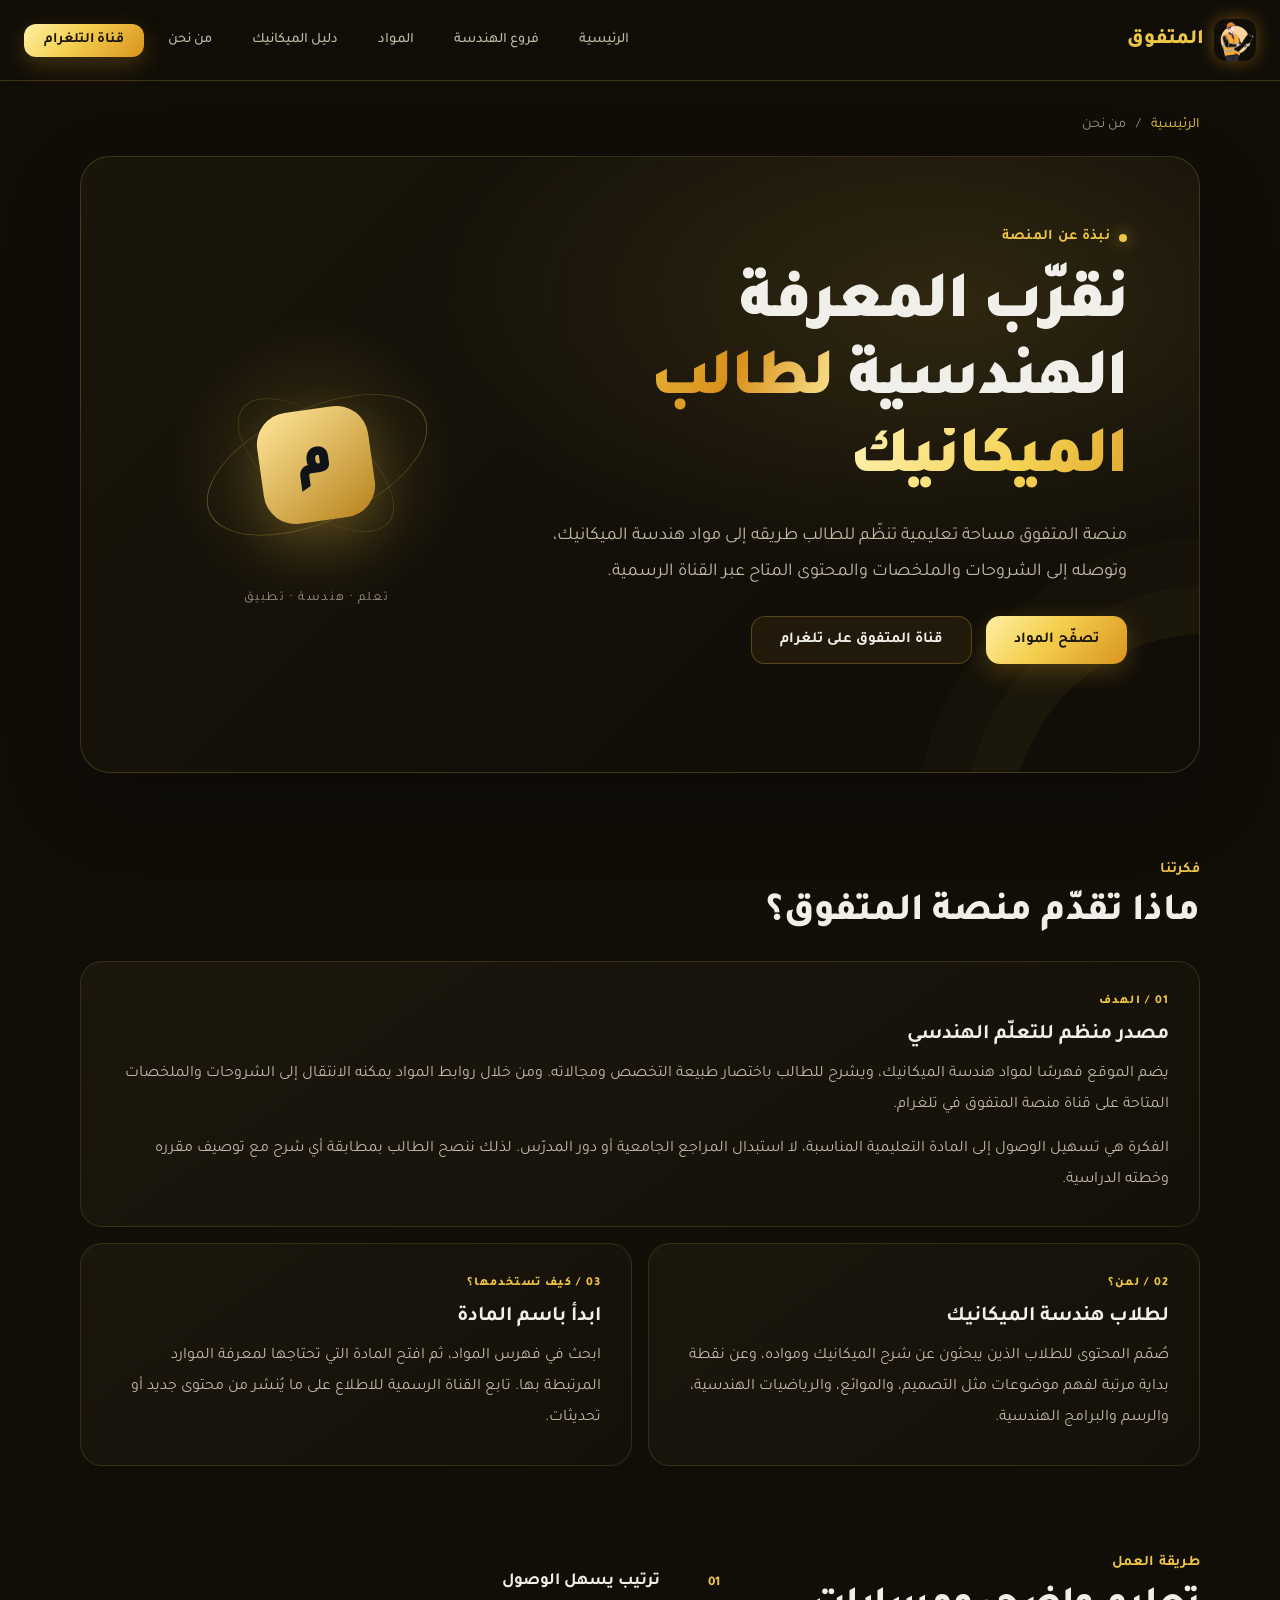
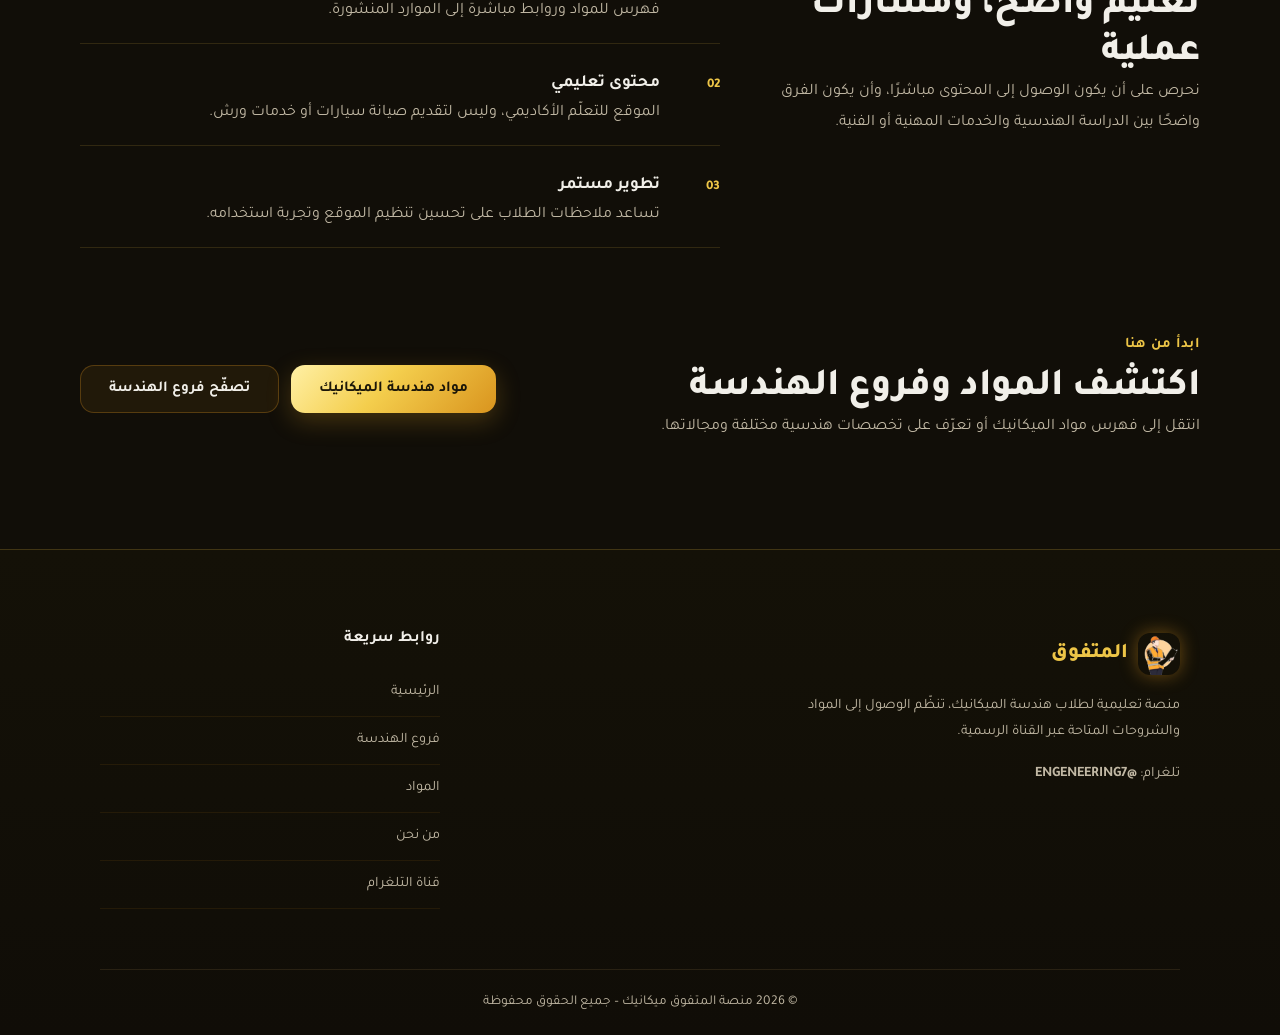
==== about.html @ 4892c799 "Fix branch video metadata and align new page styling" ====
<!doctype html>
<html lang="ar" dir="rtl">
<head>
  <meta charset="utf-8">
  <meta name="viewport" content="width=device-width, initial-scale=1">
  <title>من نحن | منصة المتفوق لطلاب هندسة الميكانيك</title>
  <meta name="description" content="تعرّف على منصة المتفوق: منصة تعليمية عربية تساعد طلاب هندسة الميكانيك على الوصول إلى الشروحات والملخصات والمواد الهندسية عبر الموقع وقناة تلغرام الرسمية.">
  <meta name="robots" content="index,follow,max-image-preview:large">
  <meta name="theme-color" content="#090c10">
  <link rel="canonical" href="https://amr-ammory.github.io/motafawiq-platform/about.html">
  <meta property="og:type" content="website">
  <meta property="og:locale" content="ar_AR">
  <meta property="og:site_name" content="منصة المتفوق">
  <meta property="og:title" content="من نحن | منصة المتفوق">
  <meta property="og:description" content="مساحة تعليمية لطلاب هندسة الميكانيك، تجمع بين فهرسة المواد والشروحات والملخصات على قناة المتفوق الرسمية.">
  <meta property="og:url" content="https://amr-ammory.github.io/motafawiq-platform/about.html">
  <meta property="og:image" content="https://amr-ammory.github.io/motafawiq-platform/motafawiq-logo.png">
  <meta name="twitter:card" content="summary_large_image">
  <meta name="twitter:title" content="من نحن | منصة المتفوق">
  <meta name="twitter:description" content="تعرّف على هدف منصة المتفوق التعليمية لطلاب هندسة الميكانيك.">
  <meta name="twitter:image" content="https://amr-ammory.github.io/motafawiq-platform/motafawiq-logo.png">
  <link rel="icon" type="image/jpeg" href="assets/site-icon-64.jpg">
  <link rel="preconnect" href="https://fonts.googleapis.com">
  <link rel="preconnect" href="https://fonts.gstatic.com" crossorigin>
  <link href="https://fonts.googleapis.com/css2?family=Tajawal:wght@300;400;500;700;800;900&display=swap" rel="stylesheet">
  <link rel="stylesheet" href="style.css?v=multpage-20261123">
  <link rel="stylesheet" href="pages.css?v=brand-parity-20261123">
  <script type="application/ld+json">
  {"@context":"https://schema.org","@type":"AboutPage","name":"من نحن | منصة المتفوق","url":"https://amr-ammory.github.io/motafawiq-platform/about.html","inLanguage":"ar","description":"صفحة تعريفية عن منصة المتفوق التعليمية لطلاب هندسة الميكانيك.","about":{"@type":"EducationalOrganization","name":"منصة المتفوق","url":"https://amr-ammory.github.io/motafawiq-platform/","sameAs":"https://t.me/ENGENEERING7"}}
  </script>
</head>
<body class="info-page">
  <a class="skip-link" href="#mainContent">تجاوز إلى المحتوى</a>
  <header class="navbar info-navbar" id="navbar">
    <div class="nav-container">
      <button class="hamburger" id="hamburger" type="button" aria-label="فتح القائمة" aria-controls="navLinks" aria-expanded="false"><span></span><span></span><span></span></button>
      <a href="index.html" class="nav-logo"><img src="motafawiq-logo.png" alt="" class="site-logo"><span>المتفوق</span></a>
    </div>
    <nav class="nav-links" id="navLinks" aria-label="التنقل الرئيسي">
      <a href="index.html">الرئيسية</a>
      <a href="branches.html">فروع الهندسة</a>
      <a href="index.html#subjects">المواد</a>
      <a href="index.html#mechanics-guide">دليل الميكانيك</a>
      <a href="about.html" aria-current="page">من نحن</a>
      <a href="https://t.me/ENGENEERING7" target="_blank" rel="noopener noreferrer" class="nav-cta">قناة التلغرام</a>
    </nav>
  </header>
  <main id="mainContent" class="info-main">
    <div class="info-shell">
      <nav class="breadcrumbs" aria-label="مسار الصفحة"><a href="index.html">الرئيسية</a><span aria-hidden="true">/</span><span aria-current="page">من نحن</span></nav>
      <section class="info-hero about-hero" aria-labelledby="pageTitle">
        <div class="info-hero-copy">
          <span class="eyebrow"><span class="eyebrow-dot"></span> نبذة عن المنصة</span>
          <h1 id="pageTitle">نقرّب المعرفة الهندسية <span class="text-gradient">لطالب الميكانيك</span></h1>
          <p class="info-lead">منصة المتفوق مساحة تعليمية تنظّم للطالب طريقه إلى مواد هندسة الميكانيك، وتوصله إلى الشروحات والملخصات والمحتوى المتاح عبر القناة الرسمية.</p>
          <div class="hero-actions info-actions">
            <a class="btn-primary" href="index.html#subjects">تصفّح المواد</a>
            <a class="btn-secondary" href="https://t.me/ENGENEERING7" target="_blank" rel="noopener noreferrer">قناة المتفوق على تلغرام</a>
          </div>
        </div>
        <div class="about-mark" aria-hidden="true"><div class="orbit orbit-one"></div><div class="orbit orbit-two"></div><div class="mark-core">م</div><span class="mark-caption">تعلم · هندسة · تطبيق</span></div>
      </section>
      <section class="about-content" aria-labelledby="missionTitle">
        <div class="content-heading"><span class="eyebrow">فكرتنا</span><h2 id="missionTitle">ماذا تقدّم منصة المتفوق؟</h2></div>
        <div class="about-grid">
          <article class="info-card info-card-wide">
            <span class="card-index">01 / الهدف</span>
            <h3>مصدر منظم للتعلّم الهندسي</h3>
            <p>يضم الموقع فهرسًا لمواد هندسة الميكانيك، ويشرح للطالب باختصار طبيعة التخصص ومجالاته. ومن خلال روابط المواد يمكنه الانتقال إلى الشروحات والملخصات المتاحة على قناة منصة المتفوق في تلغرام.</p>
            <p>الفكرة هي تسهيل الوصول إلى المادة التعليمية المناسبة، لا استبدال المراجع الجامعية أو دور المدرّس. لذلك ننصح الطالب بمطابقة أي شرح مع توصيف مقرره وخطته الدراسية.</p>
          </article>
          <article class="info-card">
            <span class="card-index">02 / لمن؟</span>
            <h3>لطلاب هندسة الميكانيك</h3>
            <p>صُمّم المحتوى للطلاب الذين يبحثون عن شرح الميكانيك ومواده، وعن نقطة بداية مرتبة لفهم موضوعات مثل التصميم، والموائع، والرياضيات الهندسية، والرسم والبرامج الهندسية.</p>
          </article>
          <article class="info-card">
            <span class="card-index">03 / كيف تستخدمها؟</span>
            <h3>ابدأ باسم المادة</h3>
            <p>ابحث في فهرس المواد، ثم افتح المادة التي تحتاجها لمعرفة الموارد المرتبطة بها. تابع القناة الرسمية للاطلاع على ما يُنشر من محتوى جديد أو تحديثات.</p>
          </article>
        </div>
      </section>
      <section class="about-values" aria-labelledby="valuesTitle">
        <div><span class="eyebrow">طريقة العمل</span><h2 id="valuesTitle">تعليم واضح، ومسارات عملية</h2><p>نحرص على أن يكون الوصول إلى المحتوى مباشرًا، وأن يكون الفرق واضحًا بين الدراسة الهندسية والخدمات المهنية أو الفنية.</p></div>
        <ul class="values-list">
          <li><span>01</span><div><strong>ترتيب يسهل الوصول</strong><p>فهرس للمواد وروابط مباشرة إلى الموارد المنشورة.</p></div></li>
          <li><span>02</span><div><strong>محتوى تعليمي</strong><p>الموقع للتعلّم الأكاديمي، وليس لتقديم صيانة سيارات أو خدمات ورش.</p></div></li>
          <li><span>03</span><div><strong>تطوير مستمر</strong><p>تساعد ملاحظات الطلاب على تحسين تنظيم الموقع وتجربة استخدامه.</p></div></li>
        </ul>
      </section>
      <section class="about-cta" aria-labelledby="ctaTitle"><div><span class="eyebrow">ابدأ من هنا</span><h2 id="ctaTitle">اكتشف المواد وفروع الهندسة</h2><p>انتقل إلى فهرس مواد الميكانيك أو تعرّف على تخصصات هندسية مختلفة ومجالاتها.</p></div><div class="cta-links"><a href="index.html#subjects" class="btn-primary">مواد هندسة الميكانيك</a><a href="branches.html" class="btn-secondary">تصفّح فروع الهندسة</a></div></section>
    </div>
  </main>
  <footer class="footer info-footer"><div class="container"><div class="footer-grid"><div class="footer-brand"><a href="index.html" class="nav-logo"><img src="motafawiq-logo.png" alt="" class="site-logo"><span>المتفوق</span></a><p>منصة تعليمية لطلاب هندسة الميكانيك، تنظّم الوصول إلى المواد والشروحات المتاحة عبر القناة الرسمية.</p><p class="tg-handle">تلغرام: <strong>@ENGENEERING7</strong></p></div><nav class="footer-links" aria-label="روابط سريعة"><h4>روابط سريعة</h4><a href="index.html">الرئيسية</a><a href="branches.html">فروع الهندسة</a><a href="index.html#subjects">المواد</a><a href="about.html">من نحن</a><a href="https://t.me/ENGENEERING7" target="_blank" rel="noopener noreferrer">قناة التلغرام</a></nav></div><div class="footer-bottom"><p>© 2026 منصة المتفوق ميكانيك – جميع الحقوق محفوظة</p></div></div></footer>
  <script src="pages.js?v=multpage-20261123" defer></script>
</body>
</html>
---- style.css ----
/* ===== RESET & BASE ===== */
*, *::before, *::after { box-sizing: border-box; margin: 0; padding: 0; }
html { scroll-behavior: smooth; }
body {
  font-family: 'Tajawal', sans-serif;
  background: #0c0a00;
  color: #e8e8e8;
  overflow-x: hidden;
  direction: rtl;
}
a { text-decoration: none; color: inherit; }
img { max-width: 100%; }

/* ===== VARIABLES ===== */
:root {
  --gold: #f5a623;
  --gold-light: #ffcc44;
  --gold-dark: #c47d0a;
  --orange: #e8740a;
  --bg: #0c0a00;
  --bg2: #120f00;
  --card-bg: rgba(245,166,35,0.05);
  --border: rgba(245,166,35,0.25);
  --text: #e8e8e8;
  --text-muted: #aaa;
  --radius: 18px;
  --shadow-gold: 0 0 50px rgba(245,166,35,0.3);
}

/* ===== UTILITY ===== */
.text-gold { color: var(--gold); }
.text-gradient {
  background: linear-gradient(135deg, var(--gold) 0%, var(--gold-light) 50%, var(--orange) 100%);
  -webkit-background-clip: text;
  -webkit-text-fill-color: transparent;
  background-clip: text;
}
.text-white { color: #ffffff; }
.container { max-width: 1200px; margin: 0 auto; padding: 0 20px; }

/* ===== NAVBAR ===== */
.navbar {
  position: fixed;
  top: 0; left: 0; right: 0;
  z-index: 1000;
  padding: 16px 24px;
  display: flex;
  align-items: center;
  justify-content: space-between;
  background: rgba(12,10,0,0.88);
  backdrop-filter: blur(20px);
  -webkit-backdrop-filter: blur(20px);
  border-bottom: 1px solid rgba(245,166,35,0.3);
  transition: all 0.3s ease;
}
.navbar.scrolled {
  padding: 10px 24px;
  background: rgba(12,10,0,0.98);
}
.nav-container { display: flex; align-items: center; gap: 16px; }
.nav-logo {
  display: flex; align-items: center; gap: 10px;
  font-size: 1.3rem; font-weight: 800; color: var(--gold);
}
.site-logo {
  width: 42px; height: 42px;
  object-fit: contain;
  border-radius: 12px;
  box-shadow: 0 0 18px rgba(245,166,35,0.4);
  transition: box-shadow 0.3s;
}
.nav-logo:hover .site-logo { box-shadow: 0 0 30px rgba(245,166,35,0.7); }
.logo-icon {
  width: 40px; height: 40px;
  background: linear-gradient(135deg, var(--gold), var(--orange));
  border-radius: 12px;
  display: flex; align-items: center; justify-content: center;
  font-size: 1.1rem;
  box-shadow: 0 0 20px rgba(245,166,35,0.5);
  animation: logoPulse 3s infinite;
}
@keyframes logoPulse {
  0%,100% { box-shadow: 0 0 20px rgba(245,166,35,0.5); }
  50% { box-shadow: 0 0 40px rgba(245,166,35,0.9); }
}
.nav-links { display: flex; align-items: center; gap: 8px; }
.nav-links a {
  padding: 8px 16px; border-radius: 10px;
  font-weight: 500; font-size: 0.9rem;
  color: var(--text-muted);
  transition: all 0.2s;
}
.nav-links a:hover { color: var(--gold); background: rgba(245,166,35,0.1); }
.nav-cta {
  background: linear-gradient(135deg, var(--gold), var(--orange)) !important;
  color: #000 !important; font-weight: 700 !important;
  padding: 8px 20px !important; border-radius: 12px !important;
  box-shadow: 0 4px 20px rgba(245,166,35,0.45) !important;
  transition: transform 0.2s, box-shadow 0.2s !important;
}
.nav-cta:hover { transform: translateY(-2px) !important; box-shadow: 0 8px 30px rgba(245,166,35,0.65) !important; }
.hamburger {
  display: none;
  flex-direction: column; gap: 5px;
  background: none; border: none; cursor: pointer; padding: 4px;
}
.hamburger span {
  display: block; width: 24px; height: 2px;
  background: var(--gold); border-radius: 2px;
  transition: all 0.3s;
}

/* ===== HERO ===== */
.hero {
  min-height: 100vh;
  display: flex; align-items: center; justify-content: center;
  text-align: center;
  position: relative;
  overflow: hidden;
  padding: 100px 20px 60px;
  background: radial-gradient(ellipse at 60% 20%, rgba(245,166,35,0.12) 0%, transparent 55%),
              radial-gradient(ellipse at 20% 80%, rgba(232,116,10,0.1) 0%, transparent 50%),
              #0c0a00;
}
#particleCanvas {
  position: absolute; inset: 0;
  width: 100%; height: 100%;
  z-index: 0;
}
.hero-glow {
  position: absolute;
  border-radius: 50%;
  filter: blur(90px);
  z-index: 1;
  animation: glowFloat 8s ease-in-out infinite;
}
.glow-1 {
  width: 650px; height: 650px;
  background: radial-gradient(circle, rgba(245,166,35,0.35) 0%, transparent 65%);
  top: -150px; right: -120px;
  animation-delay: 0s;
}
.glow-2 {
  width: 500px; height: 500px;
  background: radial-gradient(circle, rgba(255,204,44,0.28) 0%, transparent 65%);
  bottom: -80px; left: -80px;
  animation-delay: 4s;
}
.glow-3 {
  width: 300px; height: 300px;
  background: radial-gradient(circle, rgba(245,166,35,0.2) 0%, transparent 65%);
  top: 40%; left: 50%;
  transform: translate(-50%, -50%);
  animation-delay: 2s;
}
@keyframes glowFloat {
  0%,100% { transform: translate(0,0) scale(1); }
  33% { transform: translate(30px,-20px) scale(1.08); }
  66% { transform: translate(-20px,30px) scale(0.95); }
}
.grid-overlay {
  position: absolute; inset: 0; z-index: 1;
  background-image:
    linear-gradient(rgba(245,166,35,0.07) 1px, transparent 1px),
    linear-gradient(90deg, rgba(245,166,35,0.07) 1px, transparent 1px);
  background-size: 55px 55px;
  animation: gridMove 18s linear infinite;
}
@keyframes gridMove {
  0% { background-position: 0 0; }
  100% { background-position: 55px 55px; }
}
.hero-content { position: relative; z-index: 10; max-width: 800px; }
.hero-badge {
  display: inline-flex; align-items: center; gap: 8px;
  padding: 8px 20px;
  background: rgba(245,166,35,0.15);
  border: 1px solid rgba(245,166,35,0.4);
  border-radius: 100px;
  font-size: 0.85rem; color: var(--gold);
  margin-bottom: 28px;
  animation: badgeFadeIn 1s ease;
  box-shadow: 0 0 20px rgba(245,166,35,0.15);
}
@keyframes badgeFadeIn { from { opacity:0; transform:translateY(-15px); } to { opacity:1; transform:translateY(0); } }
.hero-title {
  font-size: clamp(2.2rem, 6vw, 3.8rem);
  font-weight: 900; line-height: 1.2;
  margin-bottom: 24px;
  text-shadow: 0 0 60px rgba(245,166,35,0.2);
}
.hero-subtitle {
  font-size: 1.05rem; color: var(--text-muted);
  max-width: 600px; margin: 0 auto 36px;
  line-height: 1.8;
}
.hero-actions { display: flex; gap: 14px; justify-content: center; flex-wrap: wrap; margin-bottom: 36px; }
.btn-primary {
  display: inline-flex; align-items: center; gap: 8px;
  padding: 14px 28px;
  background: linear-gradient(135deg, var(--gold) 0%, var(--orange) 100%);
  color: #000; font-weight: 700; font-size: 0.95rem;
  border-radius: 14px;
  box-shadow: 0 6px 30px rgba(245,166,35,0.55);
  transition: all 0.3s;
  border: none; cursor: pointer;
  -webkit-tap-highlight-color: transparent;
  touch-action: manipulation;
}
.btn-primary:hover { transform: translateY(-3px); box-shadow: 0 12px 45px rgba(245,166,35,0.7); }
.btn-primary:active { transform: translateY(0); }
.btn-secondary {
  display: inline-flex; align-items: center; gap: 8px;
  padding: 14px 28px;
  background: rgba(245,166,35,0.07);
  border: 1px solid rgba(245,166,35,0.25);
  color: var(--text); font-weight: 600; font-size: 0.95rem;
  border-radius: 14px;
  transition: all 0.3s;
  -webkit-tap-highlight-color: transparent;
  touch-action: manipulation;
}
.btn-secondary:hover { background: rgba(245,166,35,0.15); border-color: var(--gold); color: var(--gold); }
.btn-large { padding: 16px 40px; font-size: 1.05rem; border-radius: 16px; }
.hero-stats {
  display: flex; align-items: center; justify-content: center; gap: 10px;
  color: var(--text-muted); font-size: 0.9rem;
}
.stat-dot { width: 8px; height: 8px; background: var(--gold); border-radius: 50%; animation: pulse 2s infinite; box-shadow: 0 0 8px var(--gold); }
@keyframes pulse { 0%,100%{opacity:1;transform:scale(1);} 50%{opacity:0.5;transform:scale(1.6);} }
.divider { opacity: 0.4; }

/* ===== SCROLL INDICATOR ===== */
.scroll-indicator {
  width: 50px;
  height: 50px;
  margin: 22px auto 0;
  border-radius: 999px;
  display: grid;
  place-items: center;
  position: relative;
  background: linear-gradient(180deg, rgba(245,166,35,0.13) 0%, rgba(245,166,35,0.05) 100%);
  border: 1px solid rgba(245,166,35,0.25);
  box-shadow: 0 6px 20px rgba(0,0,0,0.22), 0 0 16px rgba(245,166,35,0.07);
  backdrop-filter: blur(10px);
  -webkit-backdrop-filter: blur(10px);
  animation: siFloat 2s ease-in-out infinite;
  z-index: 12;
  cursor: pointer;
  transition: border-color 0.3s, box-shadow 0.3s;
}
.scroll-indicator:hover {
  border-color: rgba(245,166,35,0.5);
  box-shadow: 0 8px 28px rgba(0,0,0,0.28), 0 0 22px rgba(245,166,35,0.18);
}
.scroll-indicator::before {
  content: '';
  position: absolute;
  inset: 6px;
  border-radius: 999px;
  border: 1px solid rgba(255,204,68,0.18);
  pointer-events: none;
}
.scroll-indicator__wheel {
  position: absolute;
  top: 13px;
  width: 6px;
  height: 6px;
  border-radius: 50%;
  background: #ffcc44;
  box-shadow: 0 0 7px rgba(255,204,68,0.6);
  animation: siWheel 2s ease-in-out infinite;
}
.scroll-indicator__arrow {
  width: 11px;
  height: 11px;
  border-right: 2.2px solid rgba(255,204,68,0.85);
  border-bottom: 2.2px solid rgba(255,204,68,0.85);
  transform: rotate(45deg) translateY(2px);
  animation: siArrow 2s ease-in-out infinite;
}
@keyframes siFloat {
  0%,100% { transform: translateY(0); }
  50% { transform: translateY(6px); }
}
@keyframes siWheel {
  0%,100% { transform: translateY(0); opacity: 0.5; }
  40% { transform: translateY(9px); opacity: 1; }
  65% { transform: translateY(13px); opacity: 0.1; }
}
@keyframes siArrow {
  0%,100% { transform: rotate(45deg) translateY(2px); opacity: 0.75; }
  50% { transform: rotate(45deg) translateY(6px); opacity: 1; }
}

/* ===== NUMBERS ===== */
.numbers-section {
  padding: 80px 0;
  background: linear-gradient(180deg, #0c0a00 0%, #120f00 100%);
}
.numbers-grid {
  display: grid;
  grid-template-columns: repeat(4, 1fr);
  gap: 20px;
}
.number-card {
  text-align: center; padding: 36px 20px;
  background: rgba(245,166,35,0.06);
  border: 1px solid rgba(245,166,35,0.22);
  border-radius: var(--radius);
  transition: all 0.3s;
  position: relative; overflow: hidden;
}
.number-card::before {
  content: '';
  position: absolute; top: 0; left: 0; right: 0; height: 2px;
  background: linear-gradient(90deg, transparent, var(--gold), transparent);
  opacity: 0; transition: opacity 0.3s;
}
.number-card:hover { transform: translateY(-6px); border-color: var(--gold); box-shadow: var(--shadow-gold); }
.number-card:hover::before { opacity: 1; }
.number-val {
  font-size: 2.8rem; font-weight: 900; color: var(--gold);
  display: inline-block;
  text-shadow: 0 0 20px rgba(245,166,35,0.4);
}
.number-card p { margin-top: 8px; color: var(--text-muted); font-size: 0.9rem; }

/* ===== SECTION COMMONS ===== */
.section-badge {
  display: inline-block; padding: 6px 18px;
  background: rgba(245,166,35,0.12);
  border: 1px solid rgba(245,166,35,0.3);
  border-radius: 100px;
  color: var(--gold); font-size: 0.85rem;
  margin-bottom: 20px;
}
.section-title {
  font-size: clamp(1.8rem, 4vw, 2.6rem);
  font-weight: 900; margin-bottom: 14px; line-height: 1.25;
}
.section-sub {
  color: var(--text-muted); font-size: 1rem;
  max-width: 560px; margin: 0 auto 60px; line-height: 1.8;
}

/* ===== WHY ===== */
.why-section { padding: 100px 0; text-align: center; background: #0c0a00; }
.features-grid {
  display: grid;
  grid-template-columns: repeat(auto-fit, minmax(240px, 1fr));
  gap: 24px;
}
.feature-card {
  padding: 40px 28px;
  background: rgba(245,166,35,0.05);
  border: 1px solid rgba(245,166,35,0.2);
  border-radius: var(--radius);
  transition: all 0.35s cubic-bezier(0.34,1.56,0.64,1);
  text-align: center;
}
.feature-card:hover {
  transform: translateY(-8px) scale(1.02);
  border-color: var(--gold);
  box-shadow: 0 20px 60px rgba(245,166,35,0.2);
  background: rgba(245,166,35,0.08);
}
.feature-icon {
  width: 70px; height: 70px;
  background: linear-gradient(135deg, var(--gold), var(--orange));
  border-radius: 20px;
  display: flex; align-items: center; justify-content: center;
  font-size: 1.8rem; margin: 0 auto 20px;
  box-shadow: 0 8px 30px rgba(245,166,35,0.4);
  transition: transform 0.3s;
}
.feature-card:hover .feature-icon { transform: scale(1.1) rotate(5deg); }
.feature-card h3 { font-size: 1.15rem; font-weight: 700; margin-bottom: 10px; }
.feature-card p { color: var(--text-muted); font-size: 0.9rem; line-height: 1.7; }

/* ===== SEARCH BAR ===== */
.search-wrapper {
  max-width: 560px;
  margin: 0 auto 44px;
  position: relative;
}
.search-input-wrap {
  display: flex;
  align-items: center;
  background: rgba(245,166,35,0.06);
  border: 1.5px solid rgba(245,166,35,0.25);
  border-radius: 18px;
  padding: 0 18px;
  gap: 10px;
  transition: border-color 0.25s, box-shadow 0.25s;
  position: relative;
}
.search-input-wrap:focus-within {
  border-color: var(--gold);
  box-shadow: 0 0 0 3px rgba(245,166,35,0.13), 0 4px 24px rgba(245,166,35,0.12);
}
.search-icon {
  color: var(--gold);
  flex-shrink: 0;
  opacity: 0.75;
}
#subjectSearch {
  flex: 1;
  background: none;
  border: none;
  outline: none;
  color: var(--text);
  font-family: 'Tajawal', sans-serif;
  font-size: 1rem;
  padding: 14px 0;
  direction: rtl;
}
#subjectSearch::placeholder { color: var(--text-muted); }
.search-clear {
  background: none;
  border: none;
  cursor: pointer;
  color: var(--text-muted);
  font-size: 1.2rem;
  line-height: 1;
  padding: 4px;
  opacity: 0;
  pointer-events: none;
  transition: opacity 0.2s, color 0.2s;
  flex-shrink: 0;
}
.search-clear.visible {
  opacity: 1;
  pointer-events: auto;
}
.search-clear:hover { color: var(--gold); }

/* No results */
.no-results {
  display: none;
  text-align: center;
  padding: 48px 20px;
  color: var(--text-muted);
  font-size: 1rem;
  grid-column: 1 / -1;
}
.no-results .no-results-icon { font-size: 3rem; margin-bottom: 12px; }
.no-results p { margin: 4px 0; }
.no-results .no-results-hint { font-size: 0.88rem; opacity: 0.65; }

/* Highlight matched text */
mark.search-highlight {
  background: rgba(245,166,35,0.28);
  color: var(--gold-light);
  border-radius: 3px;
  padding: 0 2px;
}

/* Hidden card */
.subject-card.search-hidden {
  display: none;
}

/* ===== SUBJECTS ===== */
.subjects-section {
  padding: 100px 0; text-align: center;
  background: linear-gradient(180deg, #120f00 0%, #0c0a00 100%);
}
.subjects-grid {
  display: grid;
  grid-template-columns: repeat(3, 1fr);
  gap: 24px;
}

/* ===== SUBJECT CARD ===== */
.subject-card {
  padding: 36px 28px;
  background: rgba(245,166,35,0.05);
  border: 1px solid rgba(245,166,35,0.2);
  border-radius: var(--radius);
  text-align: right;
  position: relative;
  overflow: hidden;
  cursor: pointer;
  display: block;
  -webkit-tap-highlight-color: transparent;
  touch-action: manipulation;
  transition: transform 0.3s ease, border-color 0.3s ease, box-shadow 0.3s ease;
}
.subject-card::after {
  content: '';
  position: absolute; inset: 0;
  background: linear-gradient(135deg, rgba(245,166,35,0.09) 0%, transparent 60%);
  opacity: 0;
  transition: opacity 0.3s;
  pointer-events: none;
}
.subject-card:hover,
.subject-card:focus {
  transform: translateY(-6px);
  border-color: rgba(245,166,35,0.6);
  box-shadow: 0 15px 45px rgba(245,166,35,0.15);
  outline: none;
}
.subject-card:hover::after,
.subject-card:focus::after { opacity: 1; }
.subject-card:active { transform: translateY(-2px) scale(0.98); }

.subject-num {
  font-size: 2.2rem; font-weight: 900; color: var(--gold);
  opacity: 0.8; margin-bottom: 12px;
  text-shadow: 0 0 15px rgba(245,166,35,0.3);
}

/* ===== SVG SUBJECT ICONS ===== */
.subject-icon { margin-bottom: 14px; display: flex; justify-content: flex-end; }
.subj-svg {
  width: 64px; height: 64px;
  filter: drop-shadow(0 0 8px rgba(245,166,35,0.4));
  transition: filter 0.3s;
  -webkit-transform: translateZ(0);
  transform: translateZ(0);
  will-change: transform, opacity;
}
.subject-card:hover .subj-svg,
.subject-card:focus .subj-svg {
  filter: drop-shadow(0 0 18px rgba(245,166,35,0.75));
  transform: scale(1.12) translateZ(0);
  transition: filter 0.3s, transform 0.35s cubic-bezier(0.34,1.56,0.64,1);
}

/* ============================================================
   ANIMATIONS
   ============================================================ */
.gear-group {
  -webkit-transform-origin: 32px 32px;
  transform-origin: 32px 32px;
  -webkit-animation: spinGear 6s linear infinite;
  animation: spinGear 6s linear infinite;
}
@-webkit-keyframes spinGear { from { -webkit-transform: rotate(0deg); } to { -webkit-transform: rotate(360deg); } }
@keyframes spinGear { from { transform: rotate(0deg); } to { transform: rotate(360deg); } }

.gear-a { -webkit-transform-origin: 25px 25px; transform-origin: 25px 25px; -webkit-animation: spinGear 5s linear infinite; animation: spinGear 5s linear infinite; }
.gear-b { -webkit-transform-origin: 42.5px 40px; transform-origin: 42.5px 40px; -webkit-animation: spinGear 5s linear infinite reverse; animation: spinGear 5s linear infinite reverse; }

.pencil-group { -webkit-transform-origin: 33px 46px; transform-origin: 33px 46px; -webkit-animation: pencilBob 2.5s ease-in-out infinite; animation: pencilBob 2.5s ease-in-out infinite; }
@-webkit-keyframes pencilBob { 0%,100%{-webkit-transform:rotate(0deg);} 20%{-webkit-transform:rotate(-8deg);} 40%{-webkit-transform:rotate(5deg);} 60%{-webkit-transform:rotate(-4deg);} 80%{-webkit-transform:rotate(2deg);} }
@keyframes pencilBob { 0%,100%{transform:rotate(0deg);} 20%{transform:rotate(-8deg);} 40%{transform:rotate(5deg);} 60%{transform:rotate(-4deg);} 80%{transform:rotate(2deg);} }

.draw-line { stroke-dasharray: 14; stroke-dashoffset: 14; -webkit-animation: drawIn 2.5s ease-in-out infinite; animation: drawIn 2.5s ease-in-out infinite; }
.line1{-webkit-animation-delay:0.2s;animation-delay:0.2s;} .line2{-webkit-animation-delay:0.5s;animation-delay:0.5s;} .line3{-webkit-animation-delay:0.8s;animation-delay:0.8s;}
@-webkit-keyframes drawIn { 0%,15%{stroke-dashoffset:14;opacity:0;} 40%,80%{stroke-dashoffset:0;opacity:1;} 95%,100%{stroke-dashoffset:0;opacity:0;} }
@keyframes drawIn { 0%,15%{stroke-dashoffset:14;opacity:0;} 40%,80%{stroke-dashoffset:0;opacity:1;} 95%,100%{stroke-dashoffset:0;opacity:0;} }

.sine-wave { stroke-dasharray: 90; stroke-dashoffset: 90; -webkit-animation: drawSine 3s ease-in-out infinite; animation: drawSine 3s ease-in-out infinite; }
@-webkit-keyframes drawSine { 0%{stroke-dashoffset:90;} 60%{stroke-dashoffset:0;} 85%{stroke-dashoffset:0;opacity:1;} 100%{stroke-dashoffset:0;opacity:0.3;} }
@keyframes drawSine { 0%{stroke-dashoffset:90;} 60%{stroke-dashoffset:0;} 85%{stroke-dashoffset:0;opacity:1;} 100%{stroke-dashoffset:0;opacity:0.3;} }

.wave-dot { -webkit-animation: moveDotAnim 3s ease-in-out infinite; animation: moveDotAnim 3s ease-in-out infinite; }
@-webkit-keyframes moveDotAnim { 0%{-webkit-transform:translate(0px,0px);opacity:0;} 10%{opacity:1;} 25%{-webkit-transform:translate(12px,-14px);} 50%{-webkit-transform:translate(24px,14px);} 75%{-webkit-transform:translate(36px,-14px);} 100%{-webkit-transform:translate(48px,0px);opacity:1;} }
@keyframes moveDotAnim { 0%{transform:translate(0px,0px);opacity:0;} 10%{opacity:1;} 25%{transform:translate(12px,-14px);} 50%{transform:translate(24px,14px);} 75%{transform:translate(36px,-14px);} 100%{transform:translate(48px,0px);opacity:1;} }

.cell { -webkit-animation: cellPulse 3s ease-in-out infinite; animation: cellPulse 3s ease-in-out infinite; }
.c1{-webkit-animation-delay:0s;animation-delay:0s;} .c2{-webkit-animation-delay:0.3s;animation-delay:0.3s;} .c3{-webkit-animation-delay:0.6s;animation-delay:0.6s;} .c4{-webkit-animation-delay:0.9s;animation-delay:0.9s;} .c5{-webkit-animation-delay:1.2s;animation-delay:1.2s;} .c6{-webkit-animation-delay:1.5s;animation-delay:1.5s;}
@-webkit-keyframes cellPulse { 0%,80%,100%{opacity:1;} 40%{opacity:0.3;} }
@keyframes cellPulse { 0%,80%,100%{opacity:1;} 40%{opacity:0.3;} }

.integral-sign { stroke-dasharray: 60; stroke-dashoffset: 60; -webkit-animation: drawIntegral 2.5s ease-in-out infinite; animation: drawIntegral 2.5s ease-in-out infinite; }
@-webkit-keyframes drawIntegral { 0%{stroke-dashoffset:60;} 60%{stroke-dashoffset:0;} 85%{stroke-dashoffset:0;} 100%{stroke-dashoffset:60;} }
@keyframes drawIntegral { 0%{stroke-dashoffset:60;} 60%{stroke-dashoffset:0;} 85%{stroke-dashoffset:0;} 100%{stroke-dashoffset:60;} }

.integral-fill { -webkit-animation: fillPulse 2.5s ease-in-out infinite; animation: fillPulse 2.5s ease-in-out infinite; }
@-webkit-keyframes fillPulse { 0%,100%{opacity:0.3;} 50%{opacity:0.8;} }
@keyframes fillPulse { 0%,100%{opacity:0.3;} 50%{opacity:0.8;} }

.integral-dot { -webkit-animation: dotBounce 2.5s ease-in-out infinite; animation: dotBounce 2.5s ease-in-out infinite; }
@-webkit-keyframes dotBounce { 0%,100%{-webkit-transform:translateY(0);opacity:1;} 50%{-webkit-transform:translateY(-6px);opacity:0.7;} }
@keyframes dotBounce { 0%,100%{transform:translateY(0);opacity:1;} 50%{transform:translateY(-6px);opacity:0.7;} }

.cursor-blink { -webkit-animation: blink 1s step-end infinite; animation: blink 1s step-end infinite; }
@-webkit-keyframes blink { 0%,100%{opacity:1;} 50%{opacity:0;} }
@keyframes blink { 0%,100%{opacity:1;} 50%{opacity:0;} }

.code-line { stroke-dasharray: 35; stroke-dashoffset: 35; -webkit-animation: typeCode 3s ease-out infinite; animation: typeCode 3s ease-out infinite; }
.cl1{-webkit-animation-delay:0.3s;animation-delay:0.3s;} .cl2{-webkit-animation-delay:1.0s;animation-delay:1.0s;} .cl3{-webkit-animation-delay:1.8s;animation-delay:1.8s;}
@-webkit-keyframes typeCode { 0%,5%{stroke-dashoffset:35;opacity:1;} 30%,90%{stroke-dashoffset:0;opacity:1;} 95%,100%{stroke-dashoffset:0;opacity:0.5;} }
@keyframes typeCode { 0%,5%{stroke-dashoffset:35;opacity:1;} 30%,90%{stroke-dashoffset:0;opacity:1;} 95%,100%{stroke-dashoffset:0;opacity:0.5;} }

.triangle-anim { -webkit-transform-origin: 14px 42px; transform-origin: 14px 42px; -webkit-animation: triangleSlide 3s ease-in-out infinite; animation: triangleSlide 3s ease-in-out infinite; }
@-webkit-keyframes triangleSlide { 0%,100%{-webkit-transform:translateX(0);opacity:1;} 30%{-webkit-transform:translateX(8px);opacity:0.7;} 60%{-webkit-transform:translateX(16px);opacity:1;} 80%{-webkit-transform:translateX(8px);opacity:0.85;} }
@keyframes triangleSlide { 0%,100%{transform:translateX(0);opacity:1;} 30%{transform:translateX(8px);opacity:0.7;} 60%{transform:translateX(16px);opacity:1;} 80%{transform:translateX(8px);opacity:0.85;} }

.dim-line { stroke-dasharray: 28; stroke-dashoffset: 28; -webkit-animation: drawDim 2.5s ease-in-out infinite; animation: drawDim 2.5s ease-in-out infinite; }
@-webkit-keyframes drawDim { 0%,10%{stroke-dashoffset:28;opacity:0;} 40%,75%{stroke-dashoffset:0;opacity:1;} 90%,100%{stroke-dashoffset:0;opacity:0;} }
@keyframes drawDim { 0%,10%{stroke-dashoffset:28;opacity:0;} 40%,75%{stroke-dashoffset:0;opacity:1;} 90%,100%{stroke-dashoffset:0;opacity:0;} }

.center-dot { -webkit-animation: dotPulseScale 2.5s ease-in-out infinite; animation: dotPulseScale 2.5s ease-in-out infinite; }
@-webkit-keyframes dotPulseScale { 0%,100%{-webkit-transform:scale(1);opacity:1;} 50%{-webkit-transform:scale(1.75);opacity:0.6;} }
@keyframes dotPulseScale { 0%,100%{transform:scale(1);opacity:1;} 50%{transform:scale(1.75);opacity:0.6;} }

.compass-circle { stroke-dasharray: 113; stroke-dashoffset: 113; -webkit-animation: drawCircle 3s ease-in-out infinite; animation: drawCircle 3s ease-in-out infinite; }
@-webkit-keyframes drawCircle { 0%,5%{stroke-dashoffset:113;opacity:0.2;} 60%{stroke-dashoffset:0;opacity:1;} 85%{stroke-dashoffset:0;opacity:1;} 100%{stroke-dashoffset:113;opacity:0.2;} }
@keyframes drawCircle { 0%,5%{stroke-dashoffset:113;opacity:0.2;} 60%{stroke-dashoffset:0;opacity:1;} 85%{stroke-dashoffset:0;opacity:1;} 100%{stroke-dashoffset:113;opacity:0.2;} }

.compass-leg-l { -webkit-transform-origin: 32px 10px; transform-origin: 32px 10px; -webkit-animation: legOpenL 3s ease-in-out infinite; animation: legOpenL 3s ease-in-out infinite; }
.compass-leg-r { -webkit-transform-origin: 32px 10px; transform-origin: 32px 10px; -webkit-animation: legOpenR 3s ease-in-out infinite; animation: legOpenR 3s ease-in-out infinite; }
@-webkit-keyframes legOpenL { 0%,100%{-webkit-transform:rotate(0deg);} 40%,70%{-webkit-transform:rotate(10deg);} }
@-webkit-keyframes legOpenR { 0%,100%{-webkit-transform:rotate(0deg);} 40%,70%{-webkit-transform:rotate(-10deg);} }
@keyframes legOpenL { 0%,100%{transform:rotate(0deg);} 40%,70%{transform:rotate(10deg);} }
@keyframes legOpenR { 0%,100%{transform:rotate(0deg);} 40%,70%{transform:rotate(-10deg);} }

.cube-rotate { -webkit-transform-origin: 38px 29px; transform-origin: 38px 29px; -webkit-animation: cubeRotate 6s ease-in-out infinite; animation: cubeRotate 6s ease-in-out infinite; }
@-webkit-keyframes cubeRotate { 0%,100%{-webkit-transform:scale(1);} 25%{-webkit-transform:scale(1.04) rotate(3deg);} 50%{-webkit-transform:scale(1);} 75%{-webkit-transform:scale(1.04) rotate(-3deg);} }
@keyframes cubeRotate { 0%,100%{transform:scale(1);} 25%{transform:scale(1.04) rotate(3deg);} 50%{transform:scale(1);} 75%{transform:scale(1.04) rotate(-3deg);} }

.edge-glow { -webkit-animation: edgeFlashScale 2.5s ease-in-out infinite; animation: edgeFlashScale 2.5s ease-in-out infinite; }
@-webkit-keyframes edgeFlashScale { 0%,100%{opacity:1;-webkit-transform:scale(1);} 40%{opacity:0.2;-webkit-transform:scale(0.4);} 70%{opacity:1;-webkit-transform:scale(1.6);} }
@keyframes edgeFlashScale { 0%,100%{opacity:1;transform:scale(1);} 40%{opacity:0.2;transform:scale(0.4);} 70%{opacity:1;transform:scale(1.6);} }

.drill-head { -webkit-transform-origin: 32px 13px; transform-origin: 32px 13px; -webkit-animation: drillBob 2s ease-in-out infinite; animation: drillBob 2s ease-in-out infinite; }
@-webkit-keyframes drillBob { 0%,100%{-webkit-transform:translateY(0);} 30%{-webkit-transform:translateY(4px);} 60%{-webkit-transform:translateY(-2px);} }
@keyframes drillBob { 0%,100%{transform:translateY(0);} 30%{transform:translateY(4px);} 60%{transform:translateY(-2px);} }

.cnc-path { stroke-dasharray: 60; stroke-dashoffset: 60; -webkit-animation: drawPath 3s ease-in-out infinite; animation: drawPath 3s ease-in-out infinite; }
@-webkit-keyframes drawPath { 0%,5%{stroke-dashoffset:60;opacity:0;} 50%{stroke-dashoffset:0;opacity:1;} 85%{stroke-dashoffset:0;opacity:1;} 100%{stroke-dashoffset:60;opacity:0;} }
@keyframes drawPath { 0%,5%{stroke-dashoffset:60;opacity:0;} 50%{stroke-dashoffset:0;opacity:1;} 85%{stroke-dashoffset:0;opacity:1;} 100%{stroke-dashoffset:60;opacity:0;} }

.tool-dot { -webkit-animation: toolMoveAnim 3s ease-in-out infinite; animation: toolMoveAnim 3s ease-in-out infinite; }
@-webkit-keyframes toolMoveAnim { 0%{-webkit-transform:translate(0,0);opacity:0;} 8%{opacity:1;} 33%{-webkit-transform:translate(8px,-10px);} 55%{-webkit-transform:translate(18px,-6px);} 78%{-webkit-transform:translate(28px,-2px);} 92%{-webkit-transform:translate(36px,-12px);opacity:1;} 100%{-webkit-transform:translate(36px,-12px);opacity:0;} }
@keyframes toolMoveAnim { 0%{transform:translate(0,0);opacity:0;} 8%{opacity:1;} 33%{transform:translate(8px,-10px);} 55%{transform:translate(18px,-6px);} 78%{transform:translate(28px,-2px);} 92%{transform:translate(36px,-12px);opacity:1;} 100%{transform:translate(36px,-12px);opacity:0;} }

.hammer-anim { -webkit-transform-origin: 32px 20px; transform-origin: 32px 20px; -webkit-animation: hammerStrike 2s ease-in-out infinite; animation: hammerStrike 2s ease-in-out infinite; }
@-webkit-keyframes hammerStrike { 0%,100%{-webkit-transform:rotate(0deg) translateY(0);} 20%{-webkit-transform:rotate(-18deg) translateY(-4px);} 45%{-webkit-transform:rotate(0deg) translateY(6px);} 55%{-webkit-transform:rotate(0deg) translateY(0);} 70%{-webkit-transform:rotate(8deg) translateY(-2px);} 85%{-webkit-transform:rotate(0deg) translateY(0);} }
@keyframes hammerStrike { 0%,100%{transform:rotate(0deg) translateY(0);} 20%{transform:rotate(-18deg) translateY(-4px);} 45%{transform:rotate(0deg) translateY(6px);} 55%{transform:rotate(0deg) translateY(0);} 70%{transform:rotate(8deg) translateY(-2px);} 85%{transform:rotate(0deg) translateY(0);} }

.impact-line { -webkit-animation: impactFlash 2s ease-in-out infinite; animation: impactFlash 2s ease-in-out infinite; }
.i1{-webkit-animation-delay:0.42s;animation-delay:0.42s;} .i2{-webkit-animation-delay:0.46s;animation-delay:0.46s;} .i3{-webkit-animation-delay:0.50s;animation-delay:0.50s;}
@-webkit-keyframes impactFlash { 0%,40%,60%,100%{opacity:0;} 48%,52%{opacity:1;} }
@keyframes impactFlash { 0%,40%,60%,100%{opacity:0;} 48%,52%{opacity:1;} }

.vec-up{ -webkit-transform-origin:32px 27px; transform-origin:32px 27px; -webkit-animation:vecStretch 3s ease-in-out infinite 0s; animation:vecStretch 3s ease-in-out infinite 0s; }
.vec-down{ -webkit-transform-origin:32px 37px; transform-origin:32px 37px; -webkit-animation:vecStretch 3s ease-in-out infinite 0.75s; animation:vecStretch 3s ease-in-out infinite 0.75s; }
.vec-left{ -webkit-transform-origin:27px 32px; transform-origin:27px 32px; -webkit-animation:vecStretch 3s ease-in-out infinite 1.5s; animation:vecStretch 3s ease-in-out infinite 1.5s; }
.vec-right{ -webkit-transform-origin:37px 32px; transform-origin:37px 32px; -webkit-animation:vecStretch 3s ease-in-out infinite 2.25s; animation:vecStretch 3s ease-in-out infinite 2.25s; }
@-webkit-keyframes vecStretch{0%,100%{stroke-width:2.5;opacity:1;stroke:#f5a623;}30%{stroke-width:4.5;opacity:0.4;stroke:#ffcc44;}55%{stroke-width:5;opacity:1;stroke:#f5a623;}80%{stroke-width:2.5;opacity:0.7;}}
@keyframes vecStretch{0%,100%{stroke-width:2.5;opacity:1;stroke:#f5a623;}30%{stroke-width:4.5;opacity:0.4;stroke:#ffcc44;}55%{stroke-width:5;opacity:1;stroke:#f5a623;}80%{stroke-width:2.5;opacity:0.7;}}

.fluid-wave{ stroke-dasharray:80; stroke-dashoffset:80; -webkit-animation:waveFlow 2.2s ease-in-out infinite; animation:waveFlow 2.2s ease-in-out infinite; }
@-webkit-keyframes waveFlow{0%{stroke-dashoffset:80;opacity:0;}20%{opacity:1;}60%{stroke-dashoffset:0;opacity:1;}85%{stroke-dashoffset:-40;opacity:0.6;}100%{stroke-dashoffset:-80;opacity:0;}}
@keyframes waveFlow{0%{stroke-dashoffset:80;opacity:0;}20%{opacity:1;}60%{stroke-dashoffset:0;opacity:1;}85%{stroke-dashoffset:-40;opacity:0.6;}100%{stroke-dashoffset:-80;opacity:0;}}

.drop{ -webkit-animation:dropFallAnim 2.4s ease-in infinite; animation:dropFallAnim 2.4s ease-in infinite; }
.drop1{-webkit-animation-delay:0s;animation-delay:0s;} .drop2{-webkit-animation-delay:0.8s;animation-delay:0.8s;} .drop3{-webkit-animation-delay:1.5s;animation-delay:1.5s;}
@-webkit-keyframes dropFallAnim{ 0%{-webkit-transform:translateY(-6px) scaleY(0.5);opacity:0;} 15%{opacity:1;} 70%{-webkit-transform:translateY(4px) scaleY(1.2);opacity:1;} 90%{-webkit-transform:translateY(8px) scaleY(0.7);opacity:0;} 100%{-webkit-transform:translateY(10px) scaleY(0.5);opacity:0;} }
@keyframes dropFallAnim{ 0%{transform:translateY(-6px) scaleY(0.5);opacity:0;} 15%{opacity:1;} 70%{transform:translateY(4px) scaleY(1.2);opacity:1;} 90%{transform:translateY(8px) scaleY(0.7);opacity:0;} 100%{transform:translateY(10px) scaleY(0.5);opacity:0;} }

.flow-arrow{ -webkit-animation:arrowPulse 1.8s ease-in-out infinite; animation:arrowPulse 1.8s ease-in-out infinite; }
@-webkit-keyframes arrowPulse{0%,100%{opacity:1;-webkit-transform:translateX(0);}40%{opacity:0.3;-webkit-transform:translateX(-6px);}70%{opacity:1;-webkit-transform:translateX(0);}}
@keyframes arrowPulse{0%,100%{opacity:1;transform:translateX(0);}40%{opacity:0.3;transform:translateX(-6px);}70%{opacity:1;transform:translateX(0);}}

.ppt-slide{ -webkit-transform-origin:32px 28px; transform-origin:32px 28px; -webkit-animation:slideFloat 3s ease-in-out infinite; animation:slideFloat 3s ease-in-out infinite; }
@-webkit-keyframes slideFloat{0%,100%{-webkit-transform:translateY(0) scale(1);opacity:1;}25%{-webkit-transform:translateY(-3px) scale(1.02);opacity:1;}50%{-webkit-transform:translateY(0) scale(1);opacity:0.85;}75%{-webkit-transform:translateY(2px) scale(0.99);opacity:1;}}
@keyframes slideFloat{0%,100%{transform:translateY(0) scale(1);opacity:1;}25%{transform:translateY(-3px) scale(1.02);opacity:1;}50%{transform:translateY(0) scale(1);opacity:0.85;}75%{transform:translateY(2px) scale(0.99);opacity:1;}}

.ppt-bar{ -webkit-transform-origin:center bottom; transform-origin:center bottom; -webkit-animation:barGrow 2s ease-in-out infinite; animation:barGrow 2s ease-in-out infinite; }
.pb1{-webkit-animation-delay:0s;animation-delay:0s;} .pb2{-webkit-animation-delay:0.4s;animation-delay:0.4s;}
@-webkit-keyframes barGrow{0%,100%{-webkit-transform:scaleY(1);opacity:0.6;}40%{-webkit-transform:scaleY(1.5);opacity:1;}70%{-webkit-transform:scaleY(0.8);opacity:0.8;}}
@keyframes barGrow{0%,100%{transform:scaleY(1);opacity:0.6;}40%{transform:scaleY(1.5);opacity:1;}70%{transform:scaleY(0.8);opacity:0.8;}}

.ppt-dot{ -webkit-animation:dotFlashScale 2.4s ease-in-out infinite; animation:dotFlashScale 2.4s ease-in-out infinite; }
.pd1{-webkit-animation-delay:0s;animation-delay:0s;} .pd2{-webkit-animation-delay:0.8s;animation-delay:0.8s;} .pd3{-webkit-animation-delay:1.6s;animation-delay:1.6s;}
@-webkit-keyframes dotFlashScale{0%,100%{opacity:0.35;-webkit-transform:scale(1);}30%{opacity:1;-webkit-transform:scale(1.4);}60%{opacity:0.5;-webkit-transform:scale(1);}}
@keyframes dotFlashScale{0%,100%{opacity:0.35;transform:scale(1);}30%{opacity:1;transform:scale(1.4);}60%{opacity:0.5;transform:scale(1);}}

/* ===== SUBJECT CARD TEXT ===== */
.subject-card h3 { font-size: 1.2rem; font-weight: 700; margin-bottom: 10px; }
.subject-card p { color: var(--text-muted); font-size: 0.9rem; line-height: 1.7; margin-bottom: 24px; }

/* ===== SUBJECT BTN ===== */
.subject-btn {
  display: inline-flex;
  align-items: center;
  gap: 8px;
  padding: 12px 22px;
  background: linear-gradient(135deg, var(--gold), var(--orange));
  color: #000;
  font-weight: 700;
  font-size: 0.88rem;
  border-radius: 12px;
  transition: all 0.25s;
  box-shadow: 0 4px 18px rgba(245,166,35,0.4);
  pointer-events: none;
  position: relative;
  z-index: 1;
}
.subject-card:hover .subject-btn,
.subject-card:focus .subject-btn {
  transform: scale(1.04);
  box-shadow: 0 8px 30px rgba(245,166,35,0.6);
}

/* ===== TRIAL CTA SECTION ===== */
.trial-section {
  padding: 60px 0;
  background: linear-gradient(180deg, #0c0a00 0%, #120f00 100%);
}
.trial-card {
  padding: 52px 40px;
  border-radius: 28px;
  background: linear-gradient(135deg, rgba(245,166,35,0.1) 0%, rgba(12,10,0,0.95) 60%, rgba(18,15,0,0.98) 100%);
  border: 1px solid rgba(245,166,35,0.3);
  box-shadow: 0 30px 80px rgba(245,166,35,0.1), inset 0 1px 0 rgba(245,166,35,0.15);
  text-align: center;
  position: relative;
  overflow: hidden;
}
.trial-card::before {
  content: '';
  position: absolute; top: 0; left: 0; right: 0; height: 2px;
  background: linear-gradient(90deg, transparent, var(--gold), var(--gold-light), var(--gold), transparent);
}
.trial-top {
  display: flex;
  align-items: center;
  justify-content: center;
  gap: 12px;
  margin-bottom: 20px;
  flex-wrap: wrap;
}
.trial-icon {
  font-size: 2rem;
  filter: drop-shadow(0 0 12px rgba(245,166,35,0.6));
  animation: iconBounce 2s ease-in-out infinite;
}
@keyframes iconBounce {
  0%,100% { transform: translateY(0); }
  40% { transform: translateY(-6px); }
  70% { transform: translateY(-2px); }
}
.trial-badge {
  display: inline-flex;
  align-items: center;
  padding: 6px 18px;
  border-radius: 999px;
  background: rgba(245,166,35,0.15);
  border: 1px solid rgba(245,166,35,0.35);
  color: var(--gold);
  font-size: 0.83rem;
  font-weight: 600;
  letter-spacing: 0.5px;
}
.trial-title {
  font-size: clamp(1.5rem, 3.5vw, 2.1rem);
  font-weight: 900;
  color: #fff;
  margin-bottom: 16px;
  line-height: 1.35;
}
.trial-desc {
  max-width: 680px;
  margin: 0 auto 28px;
  color: var(--text-muted);
  font-size: 1rem;
  line-height: 1.9;
}
.trial-features {
  display: flex;
  justify-content: center;
  gap: 24px;
  flex-wrap: wrap;
  margin-bottom: 36px;
}
.trial-feat {
  display: flex;
  align-items: center;
  gap: 7px;
  color: #ccc;
  font-size: 0.92rem;
  font-weight: 500;
}
.trial-feat span { font-size: 1rem; }
.trial-actions {
  display: flex;
  justify-content: center;
  align-items: center;
  gap: 16px;
  flex-wrap: wrap;
}

/* ===== TRIAL MAIN BUTTON — بيضوي أصفر بارز ===== */
.trial-btn {
  display: inline-flex;
  align-items: center;
  justify-content: center;
  gap: 10px;
  padding: 18px 44px;
  border-radius: 999px;                /* بيضوي كامل */
  background: linear-gradient(135deg, #ffe047 0%, #f5a623 50%, #e8740a 100%);
  color: #1a0800;
  font-weight: 900;
  font-size: 1.08rem;
  letter-spacing: 0.3px;
  box-shadow:
    0 0 0 4px rgba(255,224,71,0.18),
    0 0 28px rgba(245,166,35,0.7),
    0 8px 36px rgba(245,166,35,0.55);
  transition: transform 0.25s cubic-bezier(0.34,1.56,0.64,1),
              box-shadow 0.25s ease;
  position: relative;
  animation: trialBtnPulse 2.6s ease-in-out infinite;
  -webkit-tap-highlight-color: transparent;
}
.trial-btn::before {
  content: '';
  position: absolute;
  inset: -3px;
  border-radius: 999px;
  background: linear-gradient(135deg, #ffe047, #f5a623, #e8740a, #ffe047);
  background-size: 300% 300%;
  z-index: -1;
  opacity: 0.5;
  animation: btnBorderSpin 3s linear infinite;
  filter: blur(6px);
}
@keyframes trialBtnPulse {
  0%,100% {
    box-shadow:
      0 0 0 4px rgba(255,224,71,0.18),
      0 0 28px rgba(245,166,35,0.7),
      0 8px 36px rgba(245,166,35,0.55);
  }
  50% {
    box-shadow:
      0 0 0 8px rgba(255,224,71,0.1),
      0 0 50px rgba(245,166,35,0.95),
      0 12px 50px rgba(245,166,35,0.75);
  }
}
@keyframes btnBorderSpin {
  0%   { background-position: 0% 50%; }
  50%  { background-position: 100% 50%; }
  100% { background-position: 0% 50%; }
}
.trial-btn:hover {
  transform: translateY(-4px) scale(1.04);
  box-shadow:
    0 0 0 6px rgba(255,224,71,0.22),
    0 0 60px rgba(245,166,35,1),
    0 16px 60px rgba(245,166,35,0.85);
}
.trial-btn:active { transform: translateY(0) scale(0.97); }

/* ===== TRIAL SECONDARY LINK ===== */
.trial-secondary {
  display: inline-flex;
  align-items: center;
  padding: 14px 28px;
  border-radius: 999px;
  border: 1px solid rgba(245,166,35,0.28);
  color: var(--text-muted);
  font-size: 0.93rem;
  font-weight: 600;
  background: rgba(245,166,35,0.05);
  transition: all 0.2s;
}
.trial-secondary:hover {
  border-color: var(--gold);
  color: var(--gold);
  background: rgba(245,166,35,0.1);
}

/* ===== RESPONSIVE TRIAL ===== */
@media (max-width: 600px) {
  .trial-card { padding: 36px 20px; }
  .trial-features { gap: 14px; }
  .trial-btn { padding: 16px 32px; font-size: 1rem; }
}

/* ===== TESTIMONIALS ===== */
.testimonials-section { padding: 100px 0; text-align: center; background: #0c0a00; }
.testimonials-slider { position: relative; max-width: 680px; margin: 0 auto 32px; }
.testimonial-card {
  display: none; padding: 44px 40px;
  background: rgba(245,166,35,0.05);
  border: 1px solid rgba(245,166,35,0.2);
  border-radius: 24px;
  animation: fadeSlide 0.4s ease;
}
.testimonial-card.active { display: block; }
@keyframes fadeSlide { from{opacity:0;transform:translateY(15px);} to{opacity:1;transform:translateY(0);} }
.stars { color: var(--gold); font-size: 1.4rem; margin-bottom: 20px; letter-spacing: 3px; text-shadow: 0 0 10px rgba(245,166,35,0.5); }
.testimonial-text { font-size: 1.05rem; line-height: 1.8; color: var(--text); margin-bottom: 28px; }
.testimonial-author { display: flex; align-items: center; gap: 14px; justify-content: flex-end; }
.author-avatar {
  width: 46px; height: 46px;
  background: linear-gradient(135deg, var(--gold), var(--orange));
  border-radius: 50%;
  display: flex; align-items: center; justify-content: center;
  font-weight: 700; color: #000; font-size: 1rem;
  box-shadow: 0 4px 15px rgba(245,166,35,0.4);
}
.testimonial-author strong { display: block; font-weight: 700; font-size: 0.95rem; }
.testimonial-author span { color: var(--text-muted); font-size: 0.85rem; }
.slider-controls { display: flex; align-items: center; justify-content: center; gap: 16px; }
.slider-btn {
  width: 42px; height: 42px;
  background: rgba(245,166,35,0.07); border: 1px solid rgba(245,166,35,0.25);
  border-radius: 50%; color: var(--text);
  cursor: pointer; font-size: 1.4rem; line-height: 1; transition: all 0.2s;
}
.slider-btn:hover { border-color: var(--gold); color: var(--gold); box-shadow: 0 0 15px rgba(245,166,35,0.3); }
.slider-dots { display: flex; gap: 8px; }
.dot { width: 10px; height: 10px; border-radius: 50%; background: rgba(245,166,35,0.3); cursor: pointer; transition: all 0.25s; }
.dot.active { background: var(--gold); transform: scale(1.3); width: 28px; border-radius: 5px; box-shadow: 0 0 10px rgba(245,166,35,0.5); }

/* ===== TELEGRAM CTA ===== */
.telegram-section { padding: 80px 0; }
.telegram-card {
  padding: 64px 40px;
  background: linear-gradient(135deg, var(--gold) 0%, #f5b942 40%, var(--orange) 100%);
  border-radius: 28px; text-align: center; color: #1a0d00;
  box-shadow: 0 30px 90px rgba(245,166,35,0.5);
}
.tg-icon { margin-bottom: 20px; }
.telegram-card h2 { font-size: 2rem; font-weight: 900; margin-bottom: 14px; }
.telegram-card p { font-size: 1rem; opacity: 0.8; max-width: 500px; margin: 0 auto 32px; line-height: 1.8; }
.telegram-card .btn-primary { background: #1a0d00 !important; color: var(--gold) !important; box-shadow: 0 6px 25px rgba(0,0,0,0.3) !important; }
.telegram-card .btn-primary:hover { box-shadow: 0 12px 40px rgba(0,0,0,0.45) !important; }

/* ===== FOOTER ===== */
.footer { padding: 80px 0 0; background: #120f00; border-top: 1px solid rgba(245,166,35,0.2); }
.footer-grid { display: grid; grid-template-columns: 2fr 1fr; gap: 60px; padding-bottom: 60px; }
.footer-brand p { color: var(--text-muted); font-size: 0.9rem; line-height: 1.8; margin: 16px 0; max-width: 380px; }
.social-links { display: flex; gap: 12px; margin: 20px 0 14px; }
.social-btn {
  width: 44px; height: 44px;
  background: rgba(245,166,35,0.07); border: 1px solid rgba(245,166,35,0.2);
  border-radius: 12px; display: flex; align-items: center; justify-content: center;
  color: var(--text-muted); transition: all 0.25s;
}
.social-btn:hover { border-color: var(--gold); color: var(--gold); background: rgba(245,166,35,0.12); box-shadow: 0 0 15px rgba(245,166,35,0.2); }
.tg-handle { color: var(--text-muted); font-size: 0.88rem; }
.footer-links h4 { font-weight: 700; margin-bottom: 20px; color: var(--text); }
.footer-links { display: flex; flex-direction: column; }
.footer-links a { color: var(--text-muted); font-size: 0.9rem; padding: 8px 0; border-bottom: 1px solid rgba(245,166,35,0.08); transition: color 0.2s; }
.footer-links a:hover { color: var(--gold); }
.footer-bottom { border-top: 1px solid rgba(245,166,35,0.15); padding: 24px 0; text-align: center; color: var(--text-muted); font-size: 0.85rem; }

/* ===== AOS ANIMATIONS ===== */
html.motion-ready [data-aos] { opacity: 0; transform: translateY(30px); transition: opacity 0.6s ease, transform 0.6s ease; }
html.motion-ready [data-aos="zoom-in"] { transform: scale(0.85); }
html.motion-ready [data-aos="fade-down"] { transform: translateY(-20px); }
html.motion-ready [data-aos].aos-animate { opacity: 1; transform: translateY(0) scale(1); }

/* ===== RESPONSIVE ===== */
@media (max-width: 900px) {
  .numbers-grid { grid-template-columns: repeat(2, 1fr); }
  .footer-grid { grid-template-columns: 1fr; gap: 40px; }
  .nav-links { display: none; flex-direction: column; position: fixed; top: 70px; right: 0; left: 0;
    background: rgba(12,10,0,0.98); padding: 20px; gap: 4px; border-bottom: 1px solid rgba(245,166,35,0.25); }
  .nav-links.open { display: flex; }
  .hamburger { display: flex; }
}

@media (max-width: 768px) {
  .subjects-section { padding: 60px 0; }
  .subjects-section .container { padding: 0 10px; }
  .subjects-grid { grid-template-columns: repeat(3, 1fr); gap: 10px; }
  .subject-card { padding: 14px 10px; border-radius: 14px; }
  .subject-num { font-size: 1.1rem; margin-bottom: 6px; }
  .subject-icon { margin-bottom: 8px; justify-content: center; }
  .subj-svg { width: 42px; height: 42px; }
  .subject-card h3 { font-size: 0.75rem; font-weight: 700; margin-bottom: 6px; text-align: center; }
  .subject-card p { display: none; }
  .subject-btn {
    display: flex;
    width: 100%;
    justify-content: center;
    padding: 10px 6px;
    font-size: 0.7rem;
    border-radius: 8px;
    gap: 4px;
    min-height: 40px;
  }
  .subject-btn svg { width: 12px; height: 12px; flex-shrink: 0; }
  .search-wrapper { padding: 0 10px; }
  .scroll-indicator { width: 44px; height: 44px; margin-top: 16px; }
  .scroll-indicator__arrow { width: 9px; height: 9px; }
}

@media (max-width: 600px) {
  .numbers-grid { grid-template-columns: repeat(2, 1fr); }
  .hero-title { font-size: 2rem; }
  .telegram-card { padding: 44px 24px; }
  .testimonial-card { padding: 32px 24px; }
  .section-title { font-size: 1.7rem; }
}


/* ===== PREMIUM VISUAL FINISH ===== */
:root {
  --gold: #d9b66f;
  --gold-light: #f2dfb2;
  --gold-dark: #9c7838;
  --orange: #b88943;
  --bg: #090c10;
  --bg2: #10151b;
  --card-bg: rgba(255,255,255,0.035);
  --border: rgba(217,182,111,0.2);
  --text: #f1efe9;
  --text-muted: #b0b2b4;
  --shadow-gold: 0 16px 42px rgba(0,0,0,0.28);
}

body {
  background: #090c10;
  color: var(--text);
}
.navbar {
  background: rgba(9,12,16,0.82);
  border-bottom-color: rgba(217,182,111,0.16);
}
.navbar.scrolled { background: rgba(9,12,16,0.96); }
.hero {
  background:
    radial-gradient(ellipse at 50% 20%, rgba(217,182,111,0.11), transparent 54%),
    radial-gradient(ellipse at 85% 90%, rgba(66,78,91,0.16), transparent 42%),
    #090c10;
}
#particleCanvas { opacity: 0.38; }
.hero-glow { opacity: 0.38; filter: blur(115px); }
.grid-overlay {
  background-image:
    linear-gradient(rgba(217,182,111,0.035) 1px, transparent 1px),
    linear-gradient(90deg, rgba(217,182,111,0.035) 1px, transparent 1px);
}
.text-gradient {
  background: linear-gradient(120deg, #f5e6c2 0%, #d9b66f 48%, #b88943 100%);
  -webkit-background-clip: text;
  background-clip: text;
}
.hero-title { text-shadow: none; }
.hero-badge {
  background: rgba(217,182,111,0.08);
  border-color: rgba(217,182,111,0.28);
  box-shadow: 0 8px 28px rgba(0,0,0,0.16);
}
.btn-primary, .nav-cta, .subject-btn {
  background: linear-gradient(135deg, #e4c985 0%, #c69b52 100%);
  box-shadow: 0 7px 22px rgba(168,126,55,0.22);
}
.btn-primary:hover, .nav-cta:hover, .subject-btn:hover {
  box-shadow: 0 10px 28px rgba(168,126,55,0.3);
}
.numbers-section,
.subjects-section,
.trial-section,
.why-section,
.testimonials-section,
.footer {
  background-color: #090c10;
}
.numbers-section,
.subjects-section {
  background-image: linear-gradient(180deg, #10151b 0%, #090c10 100%);
}
.number-card,
.feature-card,
.subject-card,
.testimonial-card {
  background: linear-gradient(145deg, rgba(255,255,255,0.045), rgba(255,255,255,0.018));
  border-color: rgba(217,182,111,0.15);
  box-shadow: 0 10px 30px rgba(0,0,0,0.14);
}
.number-card:hover,
.feature-card:hover,
.subject-card:hover,
.subject-card:focus {
  border-color: rgba(217,182,111,0.42);
  box-shadow: 0 18px 44px rgba(0,0,0,0.25), 0 0 24px rgba(217,182,111,0.07);
}
.subject-card::after { background: linear-gradient(135deg, rgba(217,182,111,0.07), transparent 62%); }
.trial-card {
  background: linear-gradient(135deg, rgba(217,182,111,0.085), rgba(17,22,28,0.92) 62%, #10151b);
  border-color: rgba(217,182,111,0.22);
  box-shadow: 0 24px 64px rgba(0,0,0,0.24);
}
.trial-btn {
  background: linear-gradient(135deg, #ead59d 0%, #d0a85e 100%);
  box-shadow: 0 8px 26px rgba(168,126,55,0.24);
  animation: none;
}
.trial-btn::before { display: none; }
.telegram-card {
  color: var(--text);
  background: radial-gradient(ellipse at 50% 0%, rgba(217,182,111,0.12), transparent 56%), #11171e;
  border: 1px solid rgba(217,182,111,0.25);
  box-shadow: 0 24px 64px rgba(0,0,0,0.28);
}
.telegram-card p { color: #c5c5c2; opacity: 1; }
.telegram-card .btn-primary {
  background: linear-gradient(135deg, #e4c985 0%, #c69b52 100%) !important;
  color: #17140f !important;
  box-shadow: 0 7px 22px rgba(168,126,55,0.22) !important;
}
.footer { border-top-color: rgba(217,182,111,0.14); }
.footer-bottom { border-top-color: rgba(217,182,111,0.12); }

@media (max-width: 520px) {
  .subjects-grid { grid-template-columns: repeat(2, minmax(0, 1fr)); gap: 12px; }
  .subject-card { padding: 18px 14px; text-align: center; }
  .subject-num { font-size: 1.15rem; }
  .subject-icon { justify-content: center; }
  .subject-card h3 { font-size: 0.92rem; }
  .subject-card p {
    display: -webkit-box;
    -webkit-box-orient: vertical;
    -webkit-line-clamp: 3;
    overflow: hidden;
    min-height: 4.1em;
    margin-bottom: 14px;
    font-size: 0.78rem;
    line-height: 1.55;
  }
  .subject-btn { font-size: 0.76rem; }
  .hero { padding-top: 112px; }
  .hero-title { line-height: 1.27; }
}

@media (prefers-reduced-motion: reduce) {
  *, *::before, *::after {
    scroll-behavior: auto !important;
    animation-duration: 0.01ms !important;
    animation-iteration-count: 1 !important;
    transition-duration: 0.01ms !important;
  }
}

@media (max-width: 768px) {
  .subjects-grid { grid-template-columns: repeat(2, minmax(0, 1fr)); }
  .subject-card { padding: 18px 14px; text-align: center; }
  .subject-num { font-size: 1.15rem; }
  .subject-icon { justify-content: center; }
  .subject-card h3 { font-size: 0.92rem; }
  .subject-btn { font-size: 0.76rem; }
}

/* ===== USER-SUPPLIED SMART DESIGN ARTWORK ===== */
.hero-art {
  position: absolute;
  z-index: 2;
  left: -2%;
  bottom: -3%;
  width: min(56vw, 820px);
  height: 96%;
  object-fit: contain;
  object-position: center bottom;
  opacity: 0.88;
  mix-blend-mode: screen;
  filter: drop-shadow(0 0 38px rgba(217,182,111,0.12));
  mask-image: linear-gradient(90deg, transparent 0%, #000 10%, #000 76%, transparent 100%);
  pointer-events: none;
  user-select: none;
}
.hero-shade {
  position: absolute;
  z-index: 3;
  inset: 0;
  background: linear-gradient(90deg, rgba(9,12,16,0.08) 0%, rgba(9,12,16,0.18) 38%, rgba(9,12,16,0.78) 68%, rgba(9,12,16,0.96) 100%);
  pointer-events: none;
}
.hero-content {
  position: relative;
  z-index: 10;
}

@media (min-width: 901px) {
  .hero {
    justify-content: flex-start;
    text-align: right;
  }
  .hero-content {
    width: min(58%, 680px);
    max-width: 680px;
    margin-inline-start: clamp(28px, 4.5vw, 72px);
  }
  .hero-subtitle {
    max-width: 620px;
    margin: 0 0 36px;
  }
  .hero-actions,
  .hero-stats { justify-content: flex-start; }
  .scroll-indicator { margin: 22px 0 0; }
  .hero-art {
    left: -2%;
    width: min(56vw, 820px);
  }
  .hero-shade {
    background: linear-gradient(90deg, rgba(9,12,16,0.02) 0%, rgba(9,12,16,0.12) 38%, rgba(9,12,16,0.76) 68%, rgba(9,12,16,0.96) 100%);
  }
}

.design-feature {
  position: relative;
  overflow: hidden;
  padding: clamp(44px, 6vw, 82px) 0;
  background: linear-gradient(180deg, #10151b 0%, #090c10 100%);
}
.design-feature__shell {
  position: relative;
  display: grid;
  grid-template-columns: minmax(0, 1.12fr) minmax(260px, 0.78fr);
  align-items: center;
  gap: clamp(28px, 5vw, 76px);
  overflow: hidden;
  padding: clamp(24px, 5vw, 56px);
  border: 1px solid rgba(217,182,111,0.22);
  border-radius: 30px;
  background:
    radial-gradient(ellipse at 18% 100%, rgba(217,182,111,0.11), transparent 46%),
    linear-gradient(140deg, rgba(255,255,255,0.045), rgba(16,21,27,0.96) 60%, #0c1015);
  box-shadow: 0 24px 66px rgba(0,0,0,0.25);
}
.design-feature__copy { position: relative; z-index: 1; }
.design-feature__eyebrow {
  display: inline-flex;
  align-items: center;
  gap: 9px;
  color: var(--gold-light);
  font-size: 0.82rem;
  font-weight: 800;
  letter-spacing: 0.08em;
}
.design-feature__eyebrow span { color: var(--gold-dark); }
.design-feature__copy h2 {
  margin: 16px 0 14px;
  color: var(--text);
  font-size: clamp(2rem, 4vw, 3.2rem);
  line-height: 1.3;
}
.design-feature__copy p {
  max-width: 520px;
  margin: 0 0 26px;
  color: #c4c5c5;
  font-size: 1.02rem;
  line-height: 1.9;
}
.design-feature__link {
  display: inline-flex;
  align-items: center;
  gap: 10px;
  padding: 13px 21px;
  border: 1px solid rgba(217,182,111,0.38);
  border-radius: 999px;
  background: linear-gradient(135deg, #e4c985 0%, #c69b52 100%);
  color: #17140f;
  font-weight: 800;
  text-decoration: none;
  box-shadow: 0 8px 24px rgba(168,126,55,0.18);
  transition: transform 180ms ease, box-shadow 180ms ease;
}
.design-feature__link:hover {
  transform: translateY(-2px);
  box-shadow: 0 12px 30px rgba(168,126,55,0.28);
}
.design-feature__media {
  justify-self: center;
  width: min(100%, 370px);
  padding: 8px;
  border: 1px solid rgba(217,182,111,0.35);
  border-radius: 24px;
  background: rgba(9,12,16,0.72);
  box-shadow: 0 20px 52px rgba(0,0,0,0.35), 0 0 34px rgba(217,182,111,0.08);
}
.design-feature__media img {
  display: block;
  width: 100%;
  aspect-ratio: 1 / 1;
  object-fit: contain;
  border-radius: 17px;
}

@media (max-width: 900px) {
  .hero-art {
    left: -13%;
    bottom: -2%;
    width: min(100vw, 720px);
    height: 78%;
    opacity: 0.40;
    mask-image: linear-gradient(180deg, transparent 0%, #000 34%, #000 78%, transparent 100%);
  }
  .hero-shade {
    background: linear-gradient(180deg, rgba(9,12,16,0.48) 0%, rgba(9,12,16,0.36) 42%, rgba(9,12,16,0.86) 100%);
  }
}
@media (max-width: 768px) {
  .design-feature__shell {
    grid-template-columns: 1fr;
    gap: 26px;
  }
  .design-feature__media { width: min(100%, 360px); }
}
@media (max-width: 600px) {
  .hero-art {
    left: -22%;
    bottom: 0;
    width: 118vw;
    height: 68%;
    opacity: 0.31;
  }
  .hero-shade {
    background: linear-gradient(180deg, rgba(9,12,16,0.50) 0%, rgba(9,12,16,0.38) 45%, rgba(9,12,16,0.90) 100%);
  }
  .design-feature { padding: 38px 0; }
  .design-feature__shell {
    gap: 22px;
    padding: 20px;
    border-radius: 22px;
  }
  .design-feature__media { width: min(100%, 300px); }
  .design-feature__copy h2 { font-size: 1.9rem; }
  .design-feature__copy p { font-size: 0.94rem; }
}

/* ===== WARMER GOLD GRADIENT + QUICKER SCROLL REVEALS ===== */
:root {
  --gold: #edc547;
  --gold-light: #ffe69a;
  --gold-dark: #b7831c;
  --orange: #d6931b;
  --border: rgba(237,197,71,0.28);
  --shadow-gold: 0 16px 42px rgba(0,0,0,0.3);
}
.text-gradient {
  background: linear-gradient(112deg, #fff2b0 0%, #f4d253 38%, #d88f19 76%, #ffe996 100%);
  -webkit-background-clip: text;
  background-clip: text;
}
.hero {
  background:
    radial-gradient(ellipse at 47% 24%, rgba(239,194,66,0.17), transparent 53%),
    radial-gradient(ellipse at 83% 82%, rgba(203,144,28,0.12), transparent 46%),
    #090c10;
}
#particleCanvas { opacity: 0.46; }
.grid-overlay {
  background-image:
    linear-gradient(rgba(237,197,71,0.048) 1px, transparent 1px),
    linear-gradient(90deg, rgba(237,197,71,0.048) 1px, transparent 1px);
}
.hero-art { filter: drop-shadow(0 0 42px rgba(237,197,71,0.2)); }
.hero-badge {
  background: rgba(237,197,71,0.12);
  border-color: rgba(237,197,71,0.38);
}
.hero-glow.glow-1 { background: radial-gradient(circle, rgba(239,194,66,0.2), transparent 68%); }
.hero-glow.glow-2 { background: radial-gradient(circle, rgba(214,147,27,0.14), transparent 70%); }
.btn-primary,
.nav-cta,
.subject-btn,
.trial-btn,
.design-feature__link {
  background: linear-gradient(132deg, #fff0a5 0%, #f4ce4d 45%, #d9941e 100%) !important;
  color: #1b1608 !important;
  box-shadow: 0 8px 24px rgba(215,159,34,0.26) !important;
}
.telegram-card .btn-primary {
  background: linear-gradient(132deg, #fff0a5 0%, #f4ce4d 45%, #d9941e 100%) !important;
  color: #1b1608 !important;
}
.btn-primary:hover,
.nav-cta:hover,
.subject-btn:hover,
.trial-btn:hover,
.design-feature__link:hover {
  box-shadow: 0 12px 30px rgba(215,159,34,0.36) !important;
}
.number-card,
.feature-card,
.subject-card,
.testimonial-card {
  border-color: rgba(237,197,71,0.21);
}
.number-card:hover,
.feature-card:hover,
.subject-card:hover,
.subject-card:focus {
  border-color: rgba(255,220,106,0.52);
  box-shadow: 0 18px 44px rgba(0,0,0,0.25), 0 0 28px rgba(237,197,71,0.12);
}
.subject-card::after {
  background: linear-gradient(135deg, rgba(237,197,71,0.12), transparent 64%);
}
.trial-card {
  background: linear-gradient(135deg, rgba(237,197,71,0.12), rgba(17,22,28,0.92) 62%, #10151b);
  border-color: rgba(237,197,71,0.3);
}
.design-feature__shell {
  border-color: rgba(237,197,71,0.3);
  background:
    radial-gradient(ellipse at 18% 100%, rgba(237,197,71,0.15), transparent 46%),
    linear-gradient(140deg, rgba(255,255,255,0.05), rgba(16,21,27,0.96) 60%, #0c1015);
}
.design-feature__media {
  border-color: rgba(237,197,71,0.42);
  box-shadow: 0 20px 52px rgba(0,0,0,0.35), 0 0 38px rgba(237,197,71,0.12);
}
html.motion-ready [data-aos] {
  transform: translateY(18px);
  transition: opacity 420ms cubic-bezier(0.2,0.75,0.25,1), transform 420ms cubic-bezier(0.2,0.75,0.25,1);
}
html.motion-ready [data-aos="zoom-in"] { transform: scale(0.92); }
html.motion-ready [data-aos="fade-down"] { transform: translateY(-14px); }
html.motion-ready [data-aos].aos-animate { opacity: 1; transform: translateY(0) scale(1); }

/* ===== WARM SITE-WIDE SURFACES + MOBILE TESTIMONIAL POLISH ===== */
:root {
  --bg: #110e08;
  --bg2: #1a150a;
  --card-bg: rgba(255,224,130,0.045);
  --text-muted: #c1b8a4;
}
html,
body { background: #110e08; }
.navbar {
  background: rgba(17,14,8,0.86);
  border-bottom-color: rgba(237,197,71,0.22);
}
.navbar.scrolled { background: rgba(17,14,8,0.97); }
.hero {
  background:
    radial-gradient(ellipse at 52% 17%, rgba(239,194,66,0.22), transparent 55%),
    radial-gradient(ellipse at 12% 78%, rgba(149,98,15,0.12), transparent 48%),
    linear-gradient(132deg, #191406 0%, #110e08 62%, #171205 100%);
}
.hero-shade {
  background: linear-gradient(90deg, rgba(17,13,5,0.04) 0%, rgba(17,13,5,0.16) 38%, rgba(17,13,5,0.76) 68%, rgba(17,13,5,0.95) 100%);
}
@media (min-width: 901px) {
  .hero-shade {
    background: linear-gradient(90deg, rgba(17,13,5,0.02) 0%, rgba(17,13,5,0.12) 38%, rgba(17,13,5,0.72) 68%, rgba(17,13,5,0.94) 100%);
  }
}
@media (max-width: 900px) {
  .hero-shade {
    background: linear-gradient(180deg, rgba(17,13,5,0.46) 0%, rgba(17,13,5,0.34) 42%, rgba(17,13,5,0.84) 100%);
  }
}
@media (max-width: 600px) {
  .hero-shade {
    background: linear-gradient(180deg, rgba(17,13,5,0.48) 0%, rgba(17,13,5,0.36) 45%, rgba(17,13,5,0.89) 100%);
  }
}
.numbers-section,
.subjects-section,
.trial-section,
.why-section,
.testimonials-section,
.telegram-section,
.footer {
  background-color: #110e08;
}
.numbers-section,
.subjects-section,
.why-section {
  background-image: linear-gradient(180deg, #1a150a 0%, #110e08 100%);
}
.trial-section {
  background: radial-gradient(ellipse at 50% 0%, rgba(237,197,71,0.11), transparent 55%), #110e08;
}
.number-card,
.feature-card,
.subject-card,
.testimonial-card {
  background: linear-gradient(145deg, rgba(255,226,133,0.075), rgba(255,255,255,0.022));
  border-color: rgba(237,197,71,0.25);
}
.trial-card {
  background: linear-gradient(135deg, rgba(237,197,71,0.15), rgba(31,24,10,0.96) 62%, #171205);
  border-color: rgba(237,197,71,0.34);
}
.telegram-card {
  background: radial-gradient(ellipse at 50% 0%, rgba(255,231,150,0.2), transparent 56%), linear-gradient(135deg, #4a3510 0%, #31230b 52%, #211a0a 100%);
  border-color: rgba(255,220,106,0.42);
}
.design-feature {
  background: linear-gradient(180deg, #1a150a 0%, #110e08 100%);
}
.design-feature__shell {
  background:
    radial-gradient(ellipse at 18% 100%, rgba(237,197,71,0.18), transparent 46%),
    linear-gradient(140deg, rgba(255,224,130,0.07), rgba(26,21,10,0.97) 60%, #151105);
}
.testimonials-section {
  background:
    radial-gradient(ellipse at 50% 5%, rgba(237,197,71,0.14), transparent 48%),
    linear-gradient(180deg, #1a150a 0%, #110e08 78%);
}
.testimonial-card {
  background: linear-gradient(145deg, rgba(255,226,133,0.085), rgba(255,255,255,0.025));
  border-color: rgba(237,197,71,0.3);
}
.footer {
  background: linear-gradient(180deg, #141107 0%, #100d07 100%);
  border-top-color: rgba(237,197,71,0.22);
}

@media (max-width: 600px) {
  .testimonials-section {
    overflow: hidden;
    padding: 66px 0 76px;
  }
  .testimonials-section .container {
    max-width: 460px;
    padding-inline: 18px;
  }
  .testimonials-section .section-title {
    margin: 0 0 22px;
    font-size: clamp(1.55rem, 6vw, 1.85rem);
    line-height: 1.35;
  }
  .testimonials-slider {
    width: 100%;
    max-width: 460px;
    margin: 0 auto 22px;
  }
  .testimonial-card {
    min-height: 232px;
    padding: 28px 20px 24px;
    overflow: hidden;
    border-radius: 24px;
    box-shadow: 0 18px 42px rgba(0,0,0,0.28), 0 0 26px rgba(237,197,71,0.07);
  }
  .testimonial-card.active {
    display: flex;
    flex-direction: column;
    align-items: center;
    justify-content: center;
  }
  .testimonial-card::before {
    content: '“';
    position: absolute;
    top: 8px;
    right: 17px;
    color: rgba(255,220,106,0.2);
    font: 700 4.8rem/1 Georgia,serif;
    pointer-events: none;
  }
  .stars {
    margin-bottom: 14px;
    font-size: 1.2rem;
    letter-spacing: 4px;
  }
  .testimonial-text {
    display: flex;
    align-items: center;
    justify-content: center;
    width: 100%;
    min-height: 3.6em;
    margin: 0 0 20px;
    font-size: 1rem;
    line-height: 1.8;
  }
  .testimonial-author {
    width: 100%;
    justify-content: center;
    gap: 12px;
  }
  .testimonial-author > div:last-child { text-align: right; }
  .author-avatar {
    width: 44px;
    height: 44px;
    flex: 0 0 44px;
    font-size: 0.95rem;
  }
  .slider-controls {
    width: min(100%, 280px);
    margin: 0 auto;
    justify-content: center;
    gap: 8px;
  }
  .slider-btn {
    width: 36px;
    height: 36px;
    flex: 0 0 36px;
    font-size: 1.2rem;
  }
  .slider-dots {
    flex: 1 1 auto;
    min-width: 0;
    justify-content: center;
    gap: 4px;
  }
  .dot {
    width: 7px;
    height: 7px;
    flex: 0 0 7px;
  }
  .dot.active {
    width: 18px;
    flex-basis: 18px;
    transform: scale(1.05);
  }
}

/* ===== REFINED MOTION SYSTEM ===== */
:root {
  --motion-ease: cubic-bezier(0.22, 1, 0.36, 1);
  --motion-fast: 180ms;
  --motion-base: 320ms;
  --motion-slow: 620ms;
  scroll-padding-top: 96px;
}

[id] { scroll-margin-top: 96px; }

:focus-visible {
  outline: 2px solid var(--gold-light);
  outline-offset: 4px;
}

.scroll-progress {
  position: fixed;
  z-index: 1101;
  inset: 0 0 auto;
  height: 3px;
  pointer-events: none;
  background: rgba(255, 230, 154, 0.08);
}
.scroll-progress span {
  display: block;
  width: 100%;
  height: 100%;
  transform: scaleX(0);
  transform-origin: right center;
  background: linear-gradient(90deg, var(--gold-dark), var(--gold-light), #fff4c6);
  box-shadow: 0 0 14px rgba(237,197,71,0.5);
  will-change: transform;
}

.navbar {
  transition: padding var(--motion-base) var(--motion-ease),
              background-color var(--motion-base) ease,
              border-color var(--motion-base) ease,
              box-shadow var(--motion-base) ease;
}
.navbar.scrolled {
  box-shadow: 0 10px 30px rgba(0,0,0,0.18);
}
.nav-links a {
  transition: color var(--motion-fast) ease,
              background-color var(--motion-fast) ease,
              transform var(--motion-base) var(--motion-ease),
              box-shadow var(--motion-base) ease;
}
.nav-links a:not(.nav-cta):hover { transform: translateY(-2px); }
.hamburger { border-radius: 10px; }
.hamburger span {
  transform-origin: center;
  transition: transform var(--motion-base) var(--motion-ease), opacity var(--motion-fast) ease;
}
.hamburger[aria-expanded="true"] span:first-child { transform: translateY(7px) rotate(45deg); }
.hamburger[aria-expanded="true"] span:nth-child(2) { opacity: 0; transform: scaleX(0.4); }
.hamburger[aria-expanded="true"] span:last-child { transform: translateY(-7px) rotate(-45deg); }

.btn-primary,
.btn-secondary,
.nav-cta,
.subject-btn,
.trial-btn,
.design-feature__link,
.slider-btn,
.social-btn {
  transition-timing-function: var(--motion-ease);
}
.btn-primary:hover,
.btn-secondary:hover,
.nav-cta:hover,
.trial-secondary:hover,
.design-feature__link:hover { transform: translateY(-3px); }
.number-card,
.feature-card,
.subject-card,
.testimonial-card,
.trial-card,
.design-feature__shell {
  transition: transform var(--motion-base) var(--motion-ease),
              border-color var(--motion-base) ease,
              box-shadow var(--motion-base) ease,
              background-color var(--motion-base) ease;
}
.number-card:hover,
.feature-card:hover { transform: translateY(-5px); }
.feature-card { transition-timing-function: var(--motion-ease); }
.feature-card:hover { transform: translateY(-5px); }
.subject-card { transition-timing-function: var(--motion-ease); }
.subject-card:hover,
.subject-card:focus-visible { transform: translateY(-5px); }
.subject-card:focus-visible { outline: 2px solid var(--gold-light); outline-offset: 4px; }
.subject-card:active { transform: translateY(-1px) scale(0.99); }
.subj-svg { transition: filter var(--motion-base) ease, transform var(--motion-base) var(--motion-ease); }
.subject-card:hover .subj-svg,
.subject-card:focus-visible .subj-svg { transform: scale(1.07) translateZ(0); }
.feature-icon { transition: transform var(--motion-base) var(--motion-ease), box-shadow var(--motion-base) ease; }
.feature-card:hover .feature-icon { transform: translateY(-2px) scale(1.06); }
.dot {
  padding: 0;
  border: 0;
  appearance: none;
  transition: width var(--motion-base) var(--motion-ease),
              flex-basis var(--motion-base) var(--motion-ease),
              background-color var(--motion-fast) ease,
              transform var(--motion-base) var(--motion-ease);
}
.testimonial-card { animation: fadeSlide var(--motion-slow) var(--motion-ease); }

html.motion-ready [data-aos] {
  --aos-delay: 0ms;
  transform: translateY(22px) scale(0.99);
  transition: opacity var(--motion-slow) var(--motion-ease) var(--aos-delay),
              transform var(--motion-slow) var(--motion-ease) var(--aos-delay);
  will-change: opacity, transform;
}
html.motion-ready [data-aos="zoom-in"] { transform: translateY(10px) scale(0.94); }
html.motion-ready [data-aos="fade-down"] { transform: translateY(-16px); }
html.motion-ready [data-aos].aos-animate {
  opacity: 1;
  transform: translateY(0) scale(1);
  will-change: auto;
}

@media (max-width: 900px) {
  .nav-links {
    display: flex;
    opacity: 0;
    visibility: hidden;
    pointer-events: none;
    transform: translateY(-12px) scale(0.985);
    transform-origin: top center;
    transition: opacity var(--motion-base) var(--motion-ease),
                transform var(--motion-base) var(--motion-ease),
                visibility var(--motion-base);
  }
  .nav-links.open {
    display: flex;
    opacity: 1;
    visibility: visible;
    pointer-events: auto;
    transform: translateY(0) scale(1);
  }
}

@media (prefers-reduced-motion: reduce) {
  html { scroll-behavior: auto !important; }
  .scroll-progress span { will-change: auto; }
  html.motion-ready [data-aos] {
    opacity: 1 !important;
    transform: none !important;
    transition: none !important;
  }
}

/* ===== STUDENT COMMENT SUBMISSION ===== */
.share-comment-link {
  display: inline-flex;
  align-items: center;
  gap: 9px;
  margin: 28px auto 0;
  padding: 10px 18px;
  border: 1px solid rgba(217,182,111,0.32);
  border-radius: 999px;
  color: var(--gold-light);
  background: rgba(217,182,111,0.06);
  font-weight: 700;
  transition: transform var(--motion-base) var(--motion-ease), border-color var(--motion-base) ease, background-color var(--motion-base) ease;
}
.share-comment-link:hover {
  transform: translateY(-2px);
  border-color: var(--gold);
  background: rgba(217,182,111,0.12);
}
.student-feedback-section {
  padding: 0 0 96px;
  background: #0c0a00;
}
.student-feedback-card {
  max-width: 760px;
  margin: 0 auto;
  padding: clamp(26px, 5vw, 48px);
  border: 1px solid rgba(217,182,111,0.22);
  border-radius: 26px;
  background: radial-gradient(ellipse at 50% 0%, rgba(217,182,111,0.11), transparent 58%), rgba(255,255,255,0.025);
  box-shadow: 0 24px 70px rgba(0,0,0,0.24);
  text-align: right;
}
.feedback-eyebrow {
  margin: 0 0 8px;
  color: var(--gold-light);
  font-size: 0.9rem;
  font-weight: 700;
  text-align: center;
}
.student-feedback-card h2 {
  margin: 0 0 12px;
  color: var(--text);
  font-size: clamp(1.7rem, 4vw, 2.25rem);
  font-weight: 900;
  text-align: center;
}
.feedback-intro {
  max-width: 560px;
  margin: 0 auto 28px;
  color: var(--text-muted);
  line-height: 1.85;
  text-align: center;
}
.student-comment-form {
  display: grid;
  gap: 18px;
}
.comment-field label {
  display: block;
  margin-bottom: 8px;
  color: var(--text);
  font-weight: 700;
}
.comment-field label span {
  color: var(--text-muted);
  font-size: 0.85rem;
  font-weight: 400;
}
.comment-field input,
.comment-field textarea {
  display: block;
  width: 100%;
  box-sizing: border-box;
  padding: 14px 16px;
  border: 1px solid rgba(217,182,111,0.22);
  border-radius: 14px;
  color: var(--text);
  background: rgba(0,0,0,0.24);
  font: inherit;
  line-height: 1.7;
  transition: border-color var(--motion-base) ease, box-shadow var(--motion-base) ease, background-color var(--motion-base) ease;
}
.comment-field input::placeholder,
.comment-field textarea::placeholder { color: rgba(176,178,180,0.68); }
.comment-field input:focus,
.comment-field textarea:focus {
  border-color: var(--gold);
  background: rgba(0,0,0,0.34);
  box-shadow: 0 0 0 4px rgba(217,182,111,0.1);
}
.comment-field textarea {
  min-height: 150px;
  resize: vertical;
}
.comment-field-error:not(:empty) {
  display: block;
  margin-top: 6px;
  color: #ffb4a2;
  font-size: 0.85rem;
}
.comment-publish-choice {
  display: flex;
  align-items: flex-start;
  gap: 12px;
  padding: 14px 16px;
  border: 1px solid rgba(217,182,111,0.15);
  border-radius: 14px;
  background: rgba(217,182,111,0.045);
  cursor: pointer;
}
.comment-publish-choice input {
  width: 18px;
  height: 18px;
  margin: 3px 0 0;
  flex: 0 0 auto;
  accent-color: var(--gold);
}
.comment-publish-choice strong,
.comment-publish-choice small { display: block; }
.comment-publish-choice strong { color: var(--text); font-size: 0.92rem; }
.comment-publish-choice small {
  margin-top: 5px;
  color: var(--text-muted);
  font-size: 0.82rem;
  line-height: 1.7;
}
.comment-submit { justify-self: start; min-height: 48px; cursor: pointer; }
.comment-submit:disabled { opacity: 0.65; cursor: wait; transform: none; }
.comment-privacy {
  margin: 0;
  color: var(--text-muted);
  font-size: 0.82rem;
  line-height: 1.75;
}
.comment-status {
  display: none;
  margin: 0 0 18px;
  padding: 14px 16px;
  border: 1px solid transparent;
  border-radius: 13px;
  font-size: 0.92rem;
  line-height: 1.75;
}
.comment-status[data-fs-active] { display: block; }
.comment-success[data-fs-active] {
  border-color: rgba(93,190,133,0.35);
  color: #c8f2d8;
  background: rgba(44,135,82,0.14);
}
.comment-error[data-fs-active] {
  border-color: rgba(232,116,86,0.36);
  color: #ffd0c3;
  background: rgba(160,55,35,0.15);
}

@media (max-width: 600px) {
  .student-feedback-section { padding-bottom: 68px; }
  .student-feedback-card { border-radius: 20px; }
  .comment-submit { width: 100%; justify-content: center; }
}

/* ===== ACCESSIBILITY, TABLET RHYTHM, AND TOUCH TARGETS ===== */
.skip-link {
  position: fixed;
  z-index: 1200;
  top: 12px;
  inset-inline-start: 12px;
  padding: 12px 18px;
  border: 1px solid rgba(255, 230, 154, 0.7);
  border-radius: 12px;
  color: #17140f;
  background: linear-gradient(135deg, #f2dfb2, #c69b52);
  font-weight: 800;
  transform: translateY(-160%);
  transition: transform var(--motion-fast, 180ms) ease;
}
.skip-link:focus { transform: translateY(0); }
.sr-only {
  position: absolute !important;
  width: 1px !important;
  height: 1px !important;
  padding: 0 !important;
  margin: -1px !important;
  overflow: hidden !important;
  clip: rect(0, 0, 0, 0) !important;
  white-space: nowrap !important;
  border: 0 !important;
}
.subscriber-suffix[hidden] { display: none !important; }
html.motion-ready [data-aos] { will-change: auto; }

@media (min-width: 769px) and (max-width: 1100px) {
  .hero-content {
    width: min(65%, 700px);
    margin-inline-start: clamp(24px, 3vw, 40px);
  }
  .hero-title { font-size: clamp(2.65rem, 4.8vw, 3.35rem); }
  .hero-subtitle { max-width: 650px; }
  .features-grid { grid-template-columns: repeat(2, minmax(0, 1fr)); }
}

.hamburger {
  width: 48px;
  height: 48px;
  min-width: 48px;
  min-height: 48px;
  align-items: center;
  justify-content: center;
  padding: 8px;
}
.search-clear {
  display: inline-flex;
  align-items: center;
  justify-content: center;
  width: 48px;
  height: 48px;
  min-width: 48px;
  min-height: 48px;
  flex: 0 0 48px;
  padding: 0;
  font-size: 1.45rem;
}
.subject-btn {
  min-height: 48px;
  pointer-events: auto;
  white-space: nowrap;
}
.nav-logo { min-height: 48px; }
.carousel-toggle {
  display: flex;
  align-items: center;
  justify-content: center;
  min-width: 44px;
  min-height: 48px;
  margin: 12px auto 0;
  padding: 10px 16px;
  border: 1px solid rgba(237,197,71,0.34);
  border-radius: 12px;
  color: var(--gold-light);
  background: rgba(237,197,71,0.07);
  font: inherit;
  font-size: 0.9rem;
  font-weight: 700;
  cursor: pointer;
  transition: background-color var(--motion-fast, 180ms) ease, border-color var(--motion-fast, 180ms) ease;
}
.carousel-toggle:hover {
  border-color: rgba(237,197,71,0.62);
  background: rgba(237,197,71,0.13);
}
.carousel-toggle:disabled { opacity: 0.75; cursor: not-allowed; }

/* 44px target areas; the visible dot remains small and the row scrolls if needed. */
.slider-controls {
  width: min(100%, 680px);
  margin-inline: auto;
  gap: 4px;
}
.slider-btn {
  width: 44px;
  height: 44px;
  min-width: 44px;
  min-height: 44px;
  flex: 0 0 44px;
}
.slider-dots {
  align-items: center;
  flex: 1 1 0;
  min-width: 0;
  gap: 0;
  justify-content: flex-start;
  overflow-x: auto;
  overscroll-behavior-x: contain;
  scroll-snap-type: x proximity;
  scrollbar-width: none;
  -webkit-overflow-scrolling: touch;
}
.slider-dots::-webkit-scrollbar { display: none; }
.dot {
  position: relative;
  display: grid;
  place-items: center;
  width: 44px;
  height: 44px;
  min-width: 44px;
  min-height: 44px;
  flex: 0 0 44px;
  padding: 0;
  border: 0;
  border-radius: 50%;
  background: transparent;
  scroll-snap-align: center;
}
.dot::before {
  content: '';
  display: block;
  width: 8px;
  height: 8px;
  border-radius: 999px;
  background: rgba(245,166,35,0.42);
  transition: width var(--motion-base, 320ms) var(--motion-ease, ease), background-color var(--motion-fast, 180ms) ease;
}
.dot.active,
.dot.active:hover {
  width: 44px;
  flex-basis: 44px;
  transform: none;
  background: transparent;
  box-shadow: none;
}
.dot.active::before {
  width: 20px;
  height: 8px;
  border-radius: 8px;
  background: var(--gold);
  box-shadow: 0 0 10px rgba(245,166,35,0.45);
}
.dot:focus-visible { outline-offset: -3px; }

@media (max-width: 900px) {
  .nav-links a { min-height: 48px; padding-block: 10px; }
}
@media (max-width: 768px) {
  .slider-controls { width: min(100%, 360px); }
  .slider-dots { max-width: 260px; }
}
@media (max-width: 520px) {
  .hero-actions a,
  .share-comment-link,
  .social-btn { min-height: 48px; }
}
@media (hover: none), (pointer: coarse) {
  .grid-overlay,
  .hero-glow { animation: none !important; }
  .subject-card .subj-svg,
  .subject-card .subj-svg * { animation: none !important; }
  .subject-card .subj-svg animate,
  .subject-card .subj-svg animateMotion,
  .subject-card .subj-svg animateTransform { display: none; }
}
.join-us-banner > a { min-height: 52px; }
.footer-links > a {
  display: flex;
  align-items: center;
  min-height: 48px;
  box-sizing: border-box;
}

/* Cross-page discovery cards */
#explorePagesTitle + .section-sub { max-width: 760px; }
.why-section a.feature-card { display: block; color: inherit; text-decoration: none; }
.why-section a.feature-card .section-badge { margin-bottom: 12px; }
.why-section a.feature-card > span:last-child { display: inline-block; margin-top: 12px; font-weight: 700; }
.why-section a.feature-card:focus-visible { outline: 2px solid #e4c985; outline-offset: 4px; }
---- pages.css ----
/* Shared editorial pages: dark graphite, warm engineering-gold, generous reading width. */
.info-page { min-height: 100vh; background: var(--bg); color: #f1efe9; }
.info-navbar { position: sticky; top: 0; }
.info-navbar .nav-logo { white-space: nowrap; }
.info-main { padding: 26px 24px 76px; }
.info-shell { width: min(1120px,100%); margin-inline: auto; }
.breadcrumbs { display:flex; align-items:center; gap:10px; color:rgba(193,184,164,.78); font-size:.9rem; padding:10px 0 22px; }
.breadcrumbs a { color:var(--gold); text-decoration:none; }
.breadcrumbs a:hover { color:var(--gold-light); }
.info-hero { min-height:450px; display:grid; grid-template-columns:minmax(0,1.3fr) minmax(260px,.7fr); gap:40px; align-items:center; overflow:hidden; position:relative; padding:clamp(30px,6vw,72px); border:1px solid rgba(237,197,71,.18); border-radius:30px; background:radial-gradient(ellipse at 78% 24%,rgba(237,197,71,.13),transparent 42%),linear-gradient(135deg,#1a150a,var(--bg) 72%); box-shadow:0 28px 80px rgba(0,0,0,.24); }
.info-hero::after { content:""; position:absolute; width:400px; height:400px; border-radius:50%; border:1px solid rgba(237,197,71,.08); inset-inline-start:-210px; bottom:-260px; box-shadow:0 0 0 46px rgba(237,197,71,.025),0 0 0 94px rgba(237,197,71,.02); pointer-events:none; }
.info-hero-copy { position:relative; z-index:1; }
.eyebrow { display:inline-flex; align-items:center; gap:9px; color:var(--gold); font-size:.92rem; font-weight:700; letter-spacing:.02em; }
.eyebrow-dot { display:inline-block; width:8px; height:8px; border-radius:50%; background:var(--gold); box-shadow:0 0 16px rgba(237,197,71,.75); }
.info-hero h1 { max-width:760px; margin:18px 0; font-size:clamp(2.35rem,5.2vw,4.6rem); line-height:1.17; font-weight:900; letter-spacing:-.035em; }
.info-lead { max-width:690px; color:var(--text-muted); font-size:1.14rem; line-height:1.95; }
.info-actions { justify-content:flex-start; margin-top:26px; }
.info-actions .btn-secondary { border-color:rgba(237,197,71,.25); }
.about-mark { width:min(100%,310px); aspect-ratio:1; justify-self:center; position:relative; border-radius:50%; background:radial-gradient(circle at 50% 50%,rgba(237,197,71,.15),rgba(237,197,71,.015) 58%,transparent 66%); display:grid; place-items:center; }
.mark-core { width:112px; aspect-ratio:1; border-radius:32px; display:grid; place-items:center; color:#101318; font-size:3.4rem; font-weight:900; background:linear-gradient(145deg,var(--gold-light),var(--gold-dark)); box-shadow:0 18px 48px rgba(237,197,71,.22); transform:rotate(-8deg); }
.orbit { position:absolute; border:1px solid rgba(237,197,71,.32); border-radius:50%; inset:12%; transform:rotate(-24deg) scaleY(.48); }
.orbit-two { inset:20%; transform:rotate(38deg) scaleY(.47); border-color:rgba(237,197,71,.18); }
.mark-caption { position:absolute; bottom:4%; font-size:.82rem; color:rgba(193,184,164,.78); letter-spacing:.12em; }
.about-content,.about-values,.about-cta { padding-top:88px; }
.content-heading { margin-bottom:24px; }
.content-heading h2,.about-values h2,.about-cta h2 { margin-top:10px; font-size:clamp(1.8rem,3vw,2.5rem); font-weight:800; }
.about-grid { display:grid; grid-template-columns:repeat(2,minmax(0,1fr)); gap:16px; }
.info-card { padding:30px; border:1px solid rgba(237,197,71,.14); border-radius:22px; background:linear-gradient(145deg,rgba(255,224,130,.045),rgba(255,224,130,.014)); }
.info-card-wide { grid-column:1/-1; }
.card-index { color:var(--gold); font-size:.76rem; font-weight:800; letter-spacing:.1em; }
.info-card h3 { margin:12px 0; font-size:1.3rem; }
.info-card p,.about-values>div>p,.about-cta p { color:var(--text-muted); line-height:1.95; font-size:1rem; }
.info-card p+p { margin-top:12px; }
.about-values { display:grid; grid-template-columns:.8fr 1.2fr; gap:54px; align-items:start; }
.values-list { list-style:none; display:grid; gap:12px; }
.values-list li { display:grid; grid-template-columns:44px 1fr; gap:16px; align-items:start; padding:18px 0; border-bottom:1px solid rgba(237,197,71,.14); }
.values-list li>span { color:var(--gold); font-size:.83rem; font-weight:800; padding-top:3px; }
.values-list strong { font-size:1.07rem; }
.values-list p { margin-top:5px; color:var(--text-muted); line-height:1.75; }
.about-cta { display:flex; justify-content:space-between; align-items:center; gap:32px; padding-bottom:30px; }
.cta-links { display:flex; gap:12px; flex-wrap:wrap; }
.info-footer { margin-top:0; }
.info-footer .container { max-width:1120px; }

/* Branches page */
.branches-hero { min-height:400px; grid-template-columns:1fr; }
.branches-hero h1 { max-width:900px; }
.branch-hero-art { position:absolute; inset-inline-start:5%; top:12%; width:260px; height:260px; opacity:.55; pointer-events:none; }
.branch-hero-art::before,.branch-hero-art::after { content:""; position:absolute; inset:20px; border:1px solid rgba(237,197,71,.36); border-radius:34% 66% 57% 43% / 48% 40% 60% 52%; transform:rotate(25deg); }
.branch-hero-art::after { inset:47px; transform:rotate(-35deg); border-color:rgba(237,197,71,.22); }
.branch-hero-art span { position:absolute; inset:50px; display:grid; place-items:center; color:var(--gold); font-size:6rem; font-weight:900; }
.branch-intro { max-width:850px; margin:22px 0 0; color:var(--text-muted); line-height:1.9; font-size:1.08rem; }
.branch-index { display:flex; flex-wrap:wrap; gap:9px; margin-top:28px; max-width:790px; }
.branch-index a { padding:9px 14px; border:1px solid rgba(237,197,71,.2); border-radius:999px; color:var(--gold-light); font-size:.9rem; background:rgba(237,197,71,.045); transition:background .2s,border-color .2s,transform .2s; }
.branch-index a:hover { background:rgba(237,197,71,.12); border-color:rgba(237,197,71,.5); transform:translateY(-2px); }
.branch-notice { display:flex; gap:14px; align-items:flex-start; padding:20px 23px; margin:28px 0 0; border:1px solid rgba(237,197,71,.16); border-radius:18px; background:rgba(237,197,71,.045); color:var(--text-muted); line-height:1.8; }
.branch-notice strong { color:var(--gold-light); white-space:nowrap; }
.branch-list { padding-top:56px; display:grid; gap:22px; }
.branch-card { scroll-margin-top:100px; overflow:hidden; border:1px solid rgba(237,197,71,.16); border-radius:26px; background:linear-gradient(145deg,var(--bg2),var(--bg)); box-shadow:0 18px 54px rgba(0,0,0,.16); }
.branch-card-header { padding:30px 34px 22px; display:flex; align-items:flex-start; gap:20px; }
.branch-number { flex:0 0 54px; height:54px; display:grid; place-items:center; border:1px solid rgba(237,197,71,.34); border-radius:17px; color:var(--gold-light); font-weight:800; font-size:1.08rem; background:rgba(237,197,71,.07); }
.branch-card h2 { font-size:clamp(1.45rem,2.5vw,2rem); line-height:1.4; margin-bottom:5px; }
.branch-kicker { color:var(--gold); font-size:.91rem; font-weight:600; }
.branch-body { padding:0 34px 34px; }
.branch-description { max-width:970px; color:var(--text-muted); line-height:1.95; font-size:1.02rem; }
.branch-body h3 { font-size:1.08rem; margin:25px 0 12px; color:var(--text); }
.branch-points { display:grid; grid-template-columns:1fr 1fr; gap:20px; margin-top:14px; }
.branch-points section { padding:20px; border:1px solid rgba(237,197,71,.12); border-radius:17px; background:rgba(255,224,130,.018); }
.branch-points h3 { margin:0 0 12px; }
.branch-points ul { margin:0; padding-inline-start:22px; color:var(--text-muted); line-height:1.9; }
.branch-points li+li { margin-top:3px; }
.career-strip { margin-top:19px; padding:16px 19px; border-inline-start:3px solid var(--gold-dark); border-radius:4px 14px 14px 4px; background:rgba(237,197,71,.055); color:var(--text-muted); line-height:1.85; }
.career-strip strong { color:var(--gold-light); }
.branch-video { margin-top:24px; }
.branch-video h3 { margin:0 0 12px; }
.video-frame { aspect-ratio:16/9; width:min(100%,760px); overflow:hidden; border-radius:18px; border:1px solid rgba(237,197,71,.2); background:var(--bg); }
.video-frame iframe { display:block; width:100%; height:100%; border:0; }
.video-caption { margin-top:9px; color:rgba(193,184,164,.78); font-size:.88rem; }
.video-caption a,.branch-sources a { color:var(--gold); text-decoration:underline; text-underline-offset:3px; }
.branch-sources { display:flex; flex-wrap:wrap; gap:8px 18px; margin-top:19px; padding-top:16px; border-top:1px solid rgba(237,197,71,.12); color:rgba(193,184,164,.78); font-size:.86rem; }
.branch-sources strong { color:var(--text-muted); }
.branch-sources a { display:inline-block; }
.branch-end-cta { margin-top:58px; padding:clamp(26px,5vw,46px); display:flex; align-items:center; justify-content:space-between; gap:28px; border:1px solid rgba(237,197,71,.2); border-radius:24px; background:radial-gradient(ellipse at 85% 10%,rgba(237,197,71,.11),transparent 42%),var(--bg2); }
.branch-end-cta h2 { font-size:clamp(1.55rem,3vw,2.2rem); margin:8px 0; }
.branch-end-cta p { color:var(--text-muted); line-height:1.8; }

@media (max-width:900px) {
  .info-navbar .nav-links { position:absolute; top:100%; inset-inline:0; width:100%; }
  .info-navbar .nav-links.open { display:flex; }
  .info-hero { grid-template-columns:1fr; }
  .about-mark { position:absolute; left:-60px; top:28px; width:230px; opacity:.4; }
  .info-hero-copy { max-width:720px; }
  .about-values { grid-template-columns:1fr; gap:26px; }
}
@media (max-width:600px) {
  .info-main { padding:18px 14px 54px; }
  .breadcrumbs { padding:9px 2px 17px; }
  .info-hero { min-height:unset; padding:36px 23px; border-radius:23px; }
  .info-hero h1 { font-size:2.35rem; }
  .info-lead { font-size:1rem; }
  .info-actions { align-items:stretch; flex-direction:column; }
  .info-actions a { justify-content:center; }
  .about-grid { grid-template-columns:1fr; }
  .info-card-wide { grid-column:auto; }
  .info-card { padding:23px; }
  .about-content,.about-values,.about-cta { padding-top:60px; }
  .about-cta,.branch-end-cta { align-items:stretch; flex-direction:column; }
  .cta-links { flex-direction:column; }
  .cta-links a { justify-content:center; }
  .branch-hero-art { left:-52px; top:40px; opacity:.27; }
  .branch-index { gap:7px; }
  .branch-index a { padding:8px 11px; font-size:.82rem; }
  .branch-notice { flex-direction:column; gap:6px; }
  .branch-card { border-radius:20px; }
  .branch-card-header { padding:22px 20px 17px; gap:13px; }
  .branch-number { flex-basis:44px; height:44px; border-radius:14px; }
  .branch-body { padding:0 20px 24px; }
  .branch-points { grid-template-columns:1fr; gap:10px; }
  .branch-points section { padding:17px; }
  .video-frame { border-radius:13px; }
}
@media (prefers-reduced-motion:reduce) {
  .branch-index a { transition:none; }
}
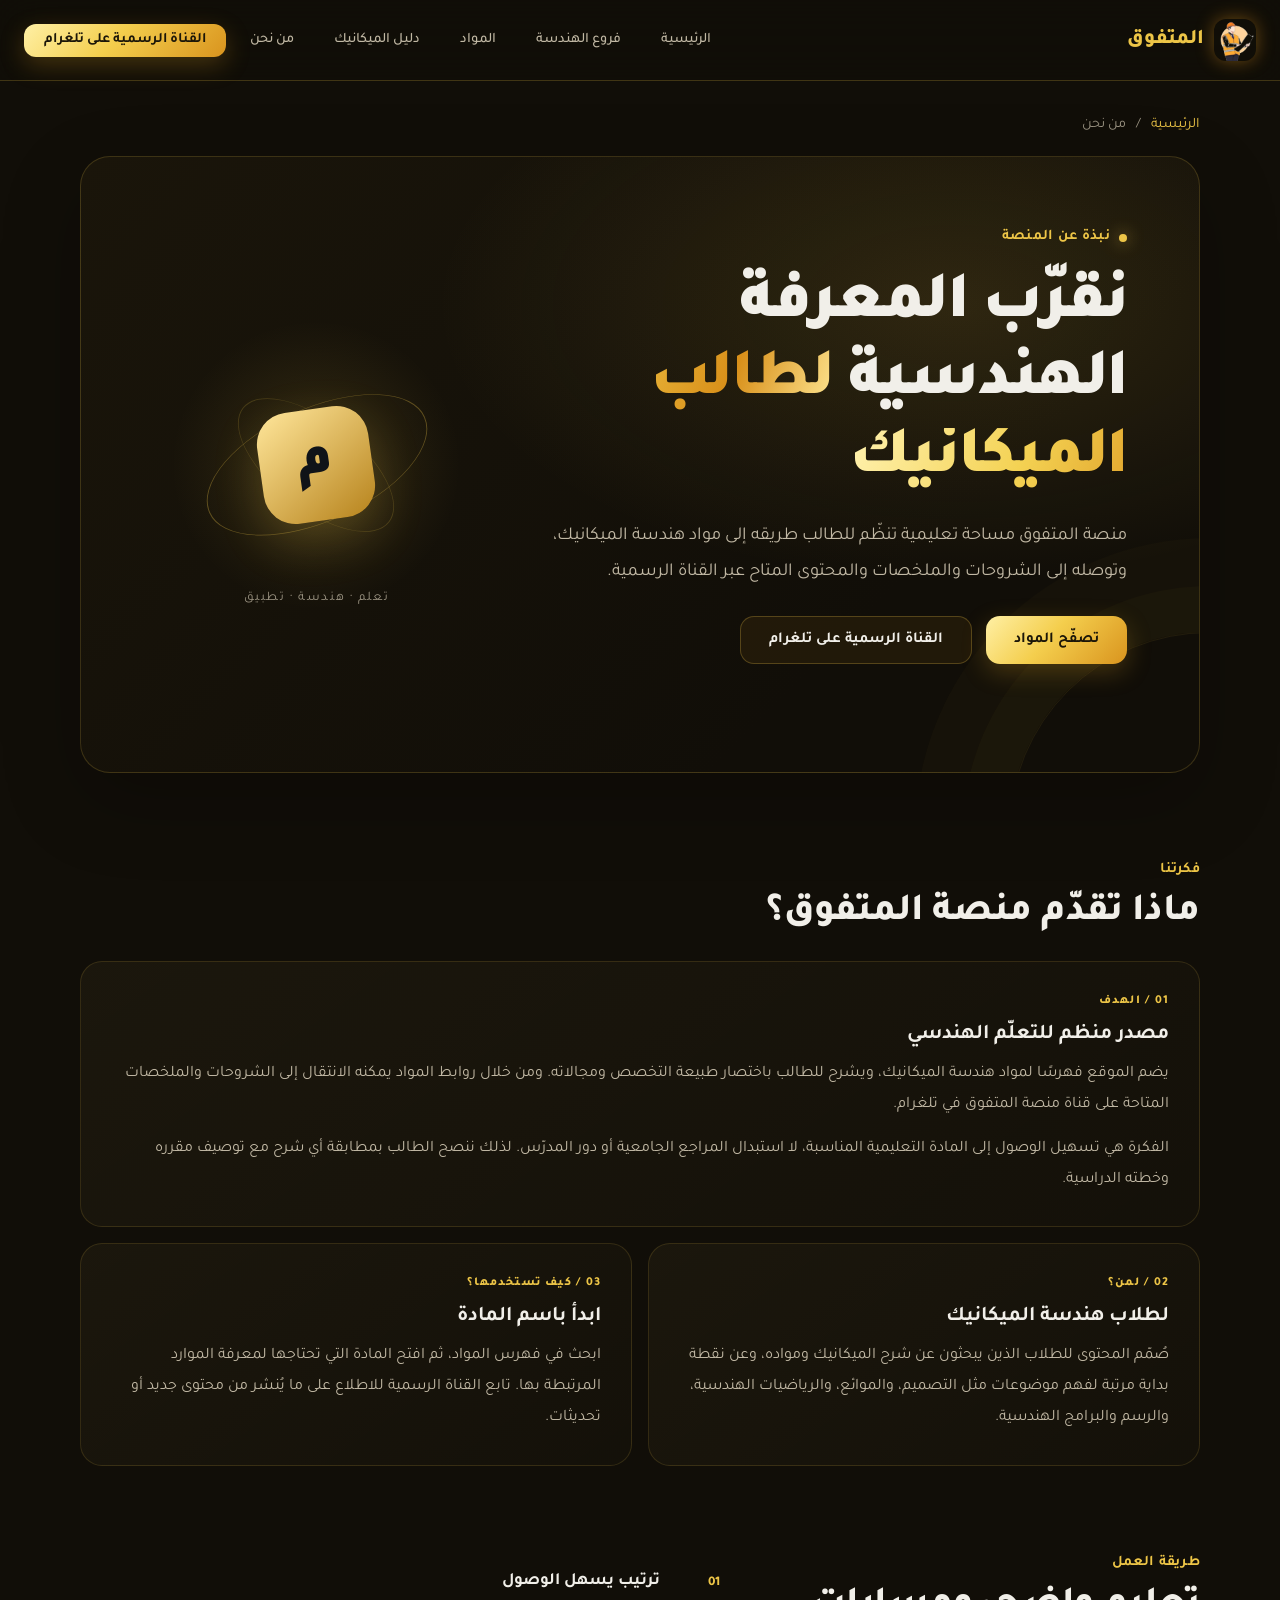
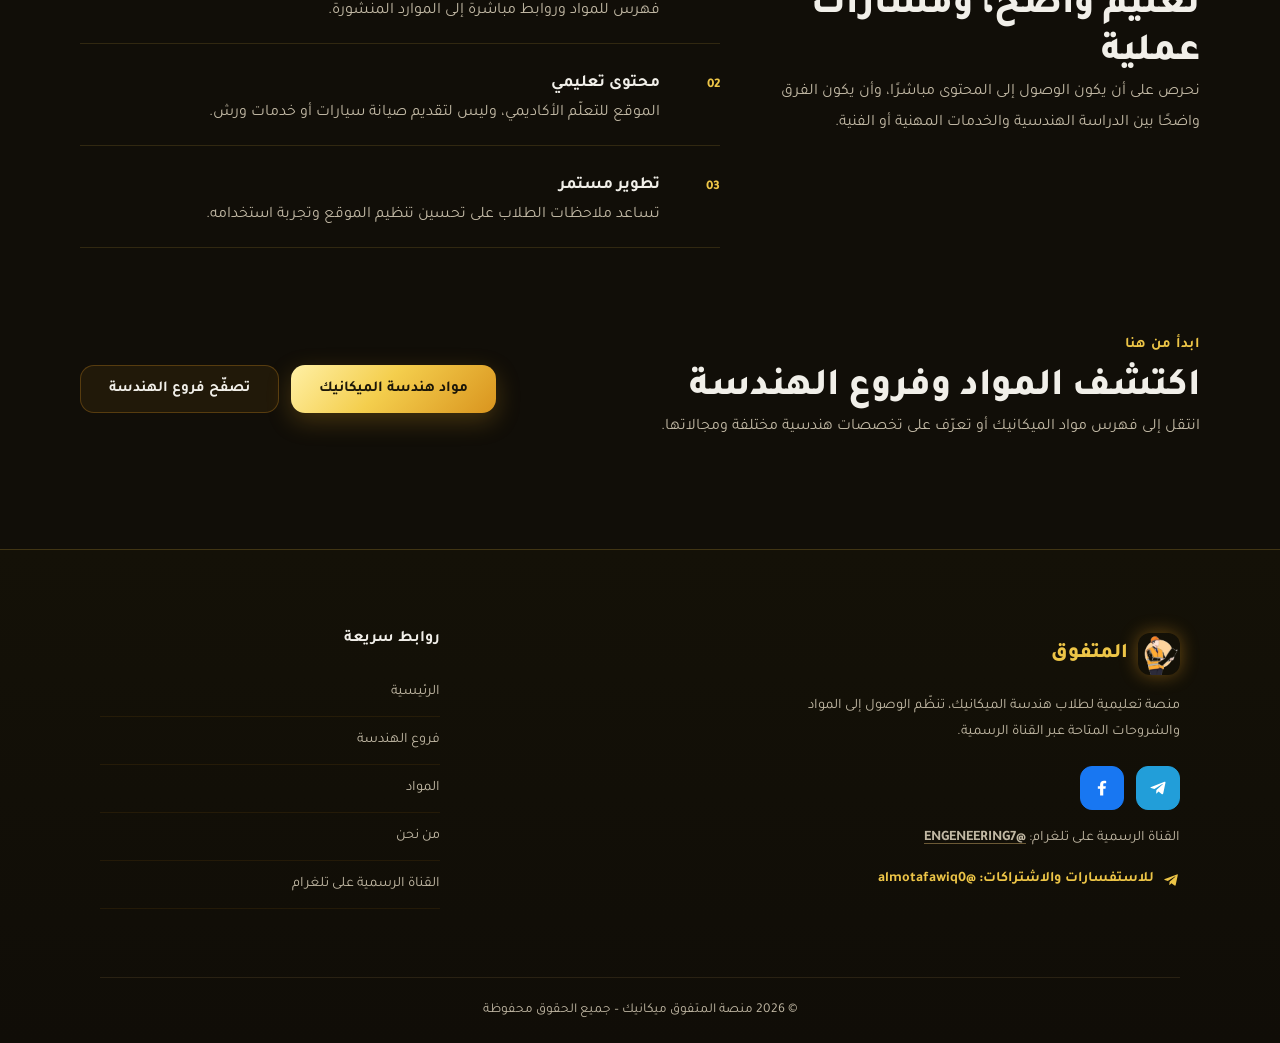
==== commit 408b6acf: "Add official social links across site" ====
--- a/about.html
+++ b/about.html
@@ -23,10 +23,10 @@
   <link rel="preconnect" href="https://fonts.googleapis.com">
   <link rel="preconnect" href="https://fonts.gstatic.com" crossorigin>
   <link href="https://fonts.googleapis.com/css2?family=Tajawal:wght@300;400;500;700;800;900&display=swap" rel="stylesheet">
-  <link rel="stylesheet" href="style.css?v=multpage-20261123">
+  <link rel="stylesheet" href="style.css?v=social-links-20261123">
   <link rel="stylesheet" href="pages.css?v=brand-parity-20261123">
   <script type="application/ld+json">
-  {"@context":"https://schema.org","@type":"AboutPage","name":"من نحن | منصة المتفوق","url":"https://amr-ammory.github.io/motafawiq-platform/about.html","inLanguage":"ar","description":"صفحة تعريفية عن منصة المتفوق التعليمية لطلاب هندسة الميكانيك.","about":{"@type":"EducationalOrganization","name":"منصة المتفوق","url":"https://amr-ammory.github.io/motafawiq-platform/","sameAs":"https://t.me/ENGENEERING7"}}
+  {"@context":"https://schema.org","@type":"AboutPage","name":"من نحن | منصة المتفوق","url":"https://amr-ammory.github.io/motafawiq-platform/about.html","inLanguage":"ar","description":"صفحة تعريفية عن منصة المتفوق التعليمية لطلاب هندسة الميكانيك.","about":{"@type":"EducationalOrganization","name":"منصة المتفوق","url":"https://amr-ammory.github.io/motafawiq-platform/","sameAs":["https://t.me/ENGENEERING7","https://www.facebook.com/Eng.almotafawiq"]}}
   </script>
 </head>
 <body class="info-page">
@@ -42,7 +42,7 @@
       <a href="index.html#subjects">المواد</a>
       <a href="index.html#mechanics-guide">دليل الميكانيك</a>
       <a href="about.html" aria-current="page">من نحن</a>
-      <a href="https://t.me/ENGENEERING7" target="_blank" rel="noopener noreferrer" class="nav-cta">قناة التلغرام</a>
+      <a href="https://t.me/ENGENEERING7" target="_blank" rel="noopener noreferrer" class="nav-cta">القناة الرسمية على تلغرام</a>
     </nav>
   </header>
   <main id="mainContent" class="info-main">
@@ -55,7 +55,7 @@
           <p class="info-lead">منصة المتفوق مساحة تعليمية تنظّم للطالب طريقه إلى مواد هندسة الميكانيك، وتوصله إلى الشروحات والملخصات والمحتوى المتاح عبر القناة الرسمية.</p>
           <div class="hero-actions info-actions">
             <a class="btn-primary" href="index.html#subjects">تصفّح المواد</a>
-            <a class="btn-secondary" href="https://t.me/ENGENEERING7" target="_blank" rel="noopener noreferrer">قناة المتفوق على تلغرام</a>
+            <a class="btn-secondary" href="https://t.me/ENGENEERING7" target="_blank" rel="noopener noreferrer">القناة الرسمية على تلغرام</a>
           </div>
         </div>
         <div class="about-mark" aria-hidden="true"><div class="orbit orbit-one"></div><div class="orbit orbit-two"></div><div class="mark-core">م</div><span class="mark-caption">تعلم · هندسة · تطبيق</span></div>
@@ -92,7 +92,24 @@
       <section class="about-cta" aria-labelledby="ctaTitle"><div><span class="eyebrow">ابدأ من هنا</span><h2 id="ctaTitle">اكتشف المواد وفروع الهندسة</h2><p>انتقل إلى فهرس مواد الميكانيك أو تعرّف على تخصصات هندسية مختلفة ومجالاتها.</p></div><div class="cta-links"><a href="index.html#subjects" class="btn-primary">مواد هندسة الميكانيك</a><a href="branches.html" class="btn-secondary">تصفّح فروع الهندسة</a></div></section>
     </div>
   </main>
-  <footer class="footer info-footer"><div class="container"><div class="footer-grid"><div class="footer-brand"><a href="index.html" class="nav-logo"><img src="motafawiq-logo.png" alt="" class="site-logo"><span>المتفوق</span></a><p>منصة تعليمية لطلاب هندسة الميكانيك، تنظّم الوصول إلى المواد والشروحات المتاحة عبر القناة الرسمية.</p><p class="tg-handle">تلغرام: <strong>@ENGENEERING7</strong></p></div><nav class="footer-links" aria-label="روابط سريعة"><h4>روابط سريعة</h4><a href="index.html">الرئيسية</a><a href="branches.html">فروع الهندسة</a><a href="index.html#subjects">المواد</a><a href="about.html">من نحن</a><a href="https://t.me/ENGENEERING7" target="_blank" rel="noopener noreferrer">قناة التلغرام</a></nav></div><div class="footer-bottom"><p>© 2026 منصة المتفوق ميكانيك – جميع الحقوق محفوظة</p></div></div></footer>
+  <footer class="footer info-footer">
+    <div class="container">
+      <div class="footer-grid">
+        <div class="footer-brand">
+          <a href="index.html" class="nav-logo"><img src="motafawiq-logo.png" alt="" class="site-logo"><span>المتفوق</span></a>
+          <p>منصة تعليمية لطلاب هندسة الميكانيك، تنظّم الوصول إلى المواد والشروحات المتاحة عبر القناة الرسمية.</p>
+          <div class="social-links" aria-label="حسابات منصة المتفوق الرسمية">
+            <a href="https://t.me/ENGENEERING7" target="_blank" class="social-btn social-btn--telegram" aria-label="القناة الرسمية على تلغرام" rel="noopener noreferrer"><svg viewBox="0 0 24 24" fill="currentColor" width="20" height="20" aria-hidden="true" focusable="false"><path d="M9.78 18.65l.28-4.23 7.68-6.92c.34-.31-.07-.46-.52-.19L7.74 13.3 3.64 12c-.88-.25-.89-.86.2-1.3l15.97-6.16c.73-.33 1.43.18 1.15 1.3l-2.72 12.81c-.19.91-.74 1.13-1.5.71L12.6 16.3l-1.99 1.93c-.23.23-.42.42-.83.42z"/></svg></a>
+            <a href="https://www.facebook.com/Eng.almotafawiq" target="_blank" class="social-btn social-btn--facebook" aria-label="صفحة منصة المتفوق على فيسبوك" rel="noopener noreferrer"><svg viewBox="0 0 24 24" fill="currentColor" width="20" height="20" aria-hidden="true" focusable="false"><path d="M13.5 21v-8h2.7l.4-3.1h-3.1v-2c0-.9.3-1.5 1.6-1.5H17V3.6c-.4-.1-1.4-.2-2.6-.2-2.8 0-4.7 1.7-4.7 4.8v1.7H7v3.1h2.7v8h3.8z"/></svg></a>
+          </div>
+          <p class="tg-handle">القناة الرسمية على تلغرام: <a href="https://t.me/ENGENEERING7" target="_blank" rel="noopener noreferrer"><strong>@ENGENEERING7</strong></a></p>
+          <p class="footer-contact"><a href="https://t.me/almotafawiq0" target="_blank" rel="noopener noreferrer"><svg viewBox="0 0 24 24" fill="currentColor" width="18" height="18" aria-hidden="true" focusable="false"><path d="M9.78 18.65l.28-4.23 7.68-6.92c.34-.31-.07-.46-.52-.19L7.74 13.3 3.64 12c-.88-.25-.89-.86.2-1.3l15.97-6.16c.73-.33 1.43.18 1.15 1.3l-2.72 12.81c-.19.91-.74 1.13-1.5.71L12.6 16.3l-1.99 1.93c-.23.23-.42.42-.83.42z"/></svg><span>للاستفسارات والاشتراكات: @almotafawiq0</span></a></p>
+        </div>
+        <nav class="footer-links" aria-label="روابط سريعة"><h4>روابط سريعة</h4><a href="index.html">الرئيسية</a><a href="branches.html">فروع الهندسة</a><a href="index.html#subjects">المواد</a><a href="about.html">من نحن</a><a href="https://t.me/ENGENEERING7" target="_blank" rel="noopener noreferrer">القناة الرسمية على تلغرام</a></nav>
+      </div>
+      <div class="footer-bottom"><p>© 2026 منصة المتفوق ميكانيك – جميع الحقوق محفوظة</p></div>
+    </div>
+  </footer>
   <script src="pages.js?v=multpage-20261123" defer></script>
 </body>
 </html>
--- a/style.css
+++ b/style.css
@@ -940,7 +940,15 @@
   color: var(--text-muted); transition: all 0.25s;
 }
 .social-btn:hover { border-color: var(--gold); color: var(--gold); background: rgba(245,166,35,0.12); box-shadow: 0 0 15px rgba(245,166,35,0.2); }
+.social-btn--telegram { background: #229ed9; border-color: #229ed9; color: #fff; }
+.social-btn--telegram:hover { background: #168bc2; border-color: #168bc2; color: #fff; box-shadow: 0 0 15px rgba(34,158,217,0.35); }
+.social-btn--facebook { background: #1877f2; border-color: #1877f2; color: #fff; }
+.social-btn--facebook:hover { background: #0f66d0; border-color: #0f66d0; color: #fff; box-shadow: 0 0 15px rgba(24,119,242,0.35); }
 .tg-handle { color: var(--text-muted); font-size: 0.88rem; }
+.tg-handle a { color: inherit; text-decoration: underline; text-decoration-color: rgba(217,182,111,0.45); text-underline-offset: 3px; }
+.footer-contact a { display: inline-flex; align-items: center; gap: 8px; color: var(--gold); font-size: 0.9rem; font-weight: 700; text-decoration: none; }
+.footer-contact a:hover { color: #fff; }
+.footer-contact svg { flex: 0 0 18px; }
 .footer-links h4 { font-weight: 700; margin-bottom: 20px; color: var(--text); }
 .footer-links { display: flex; flex-direction: column; }
 .footer-links a { color: var(--text-muted); font-size: 0.9rem; padding: 8px 0; border-bottom: 1px solid rgba(245,166,35,0.08); transition: color 0.2s; }
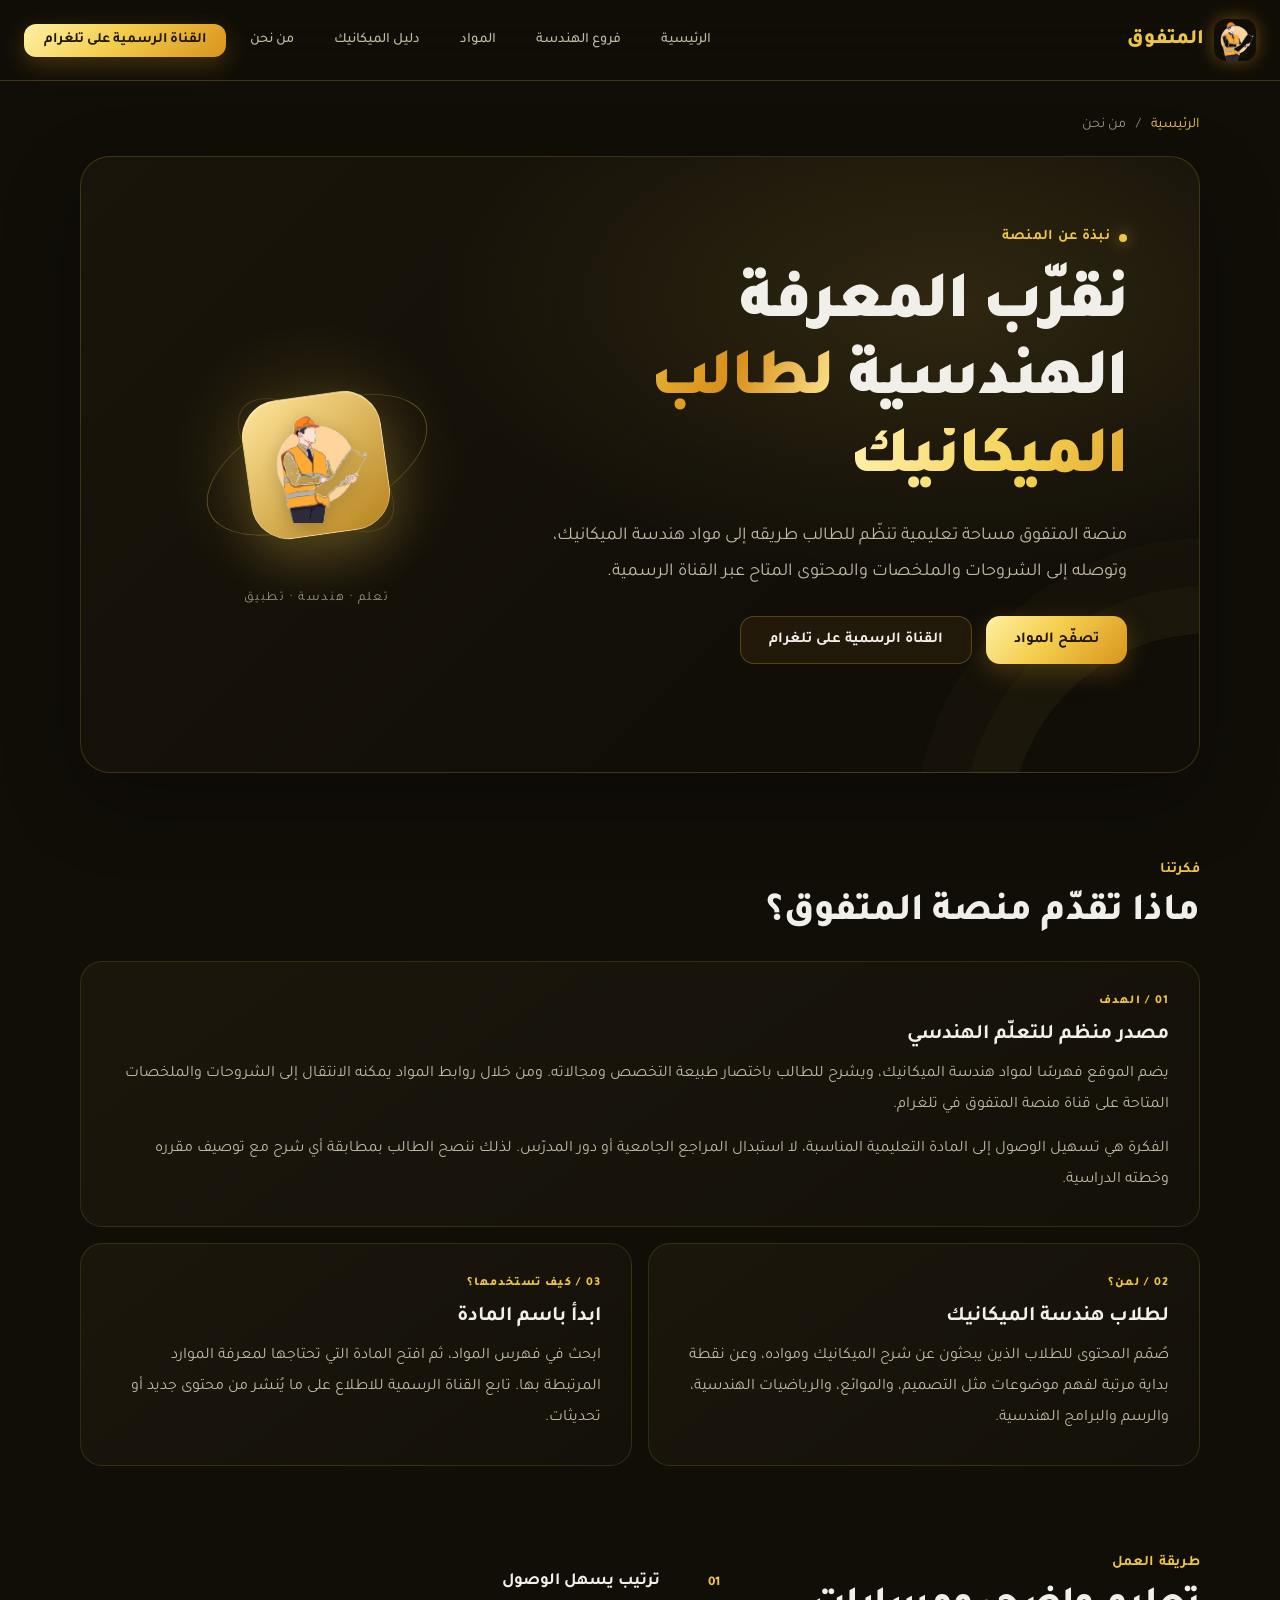
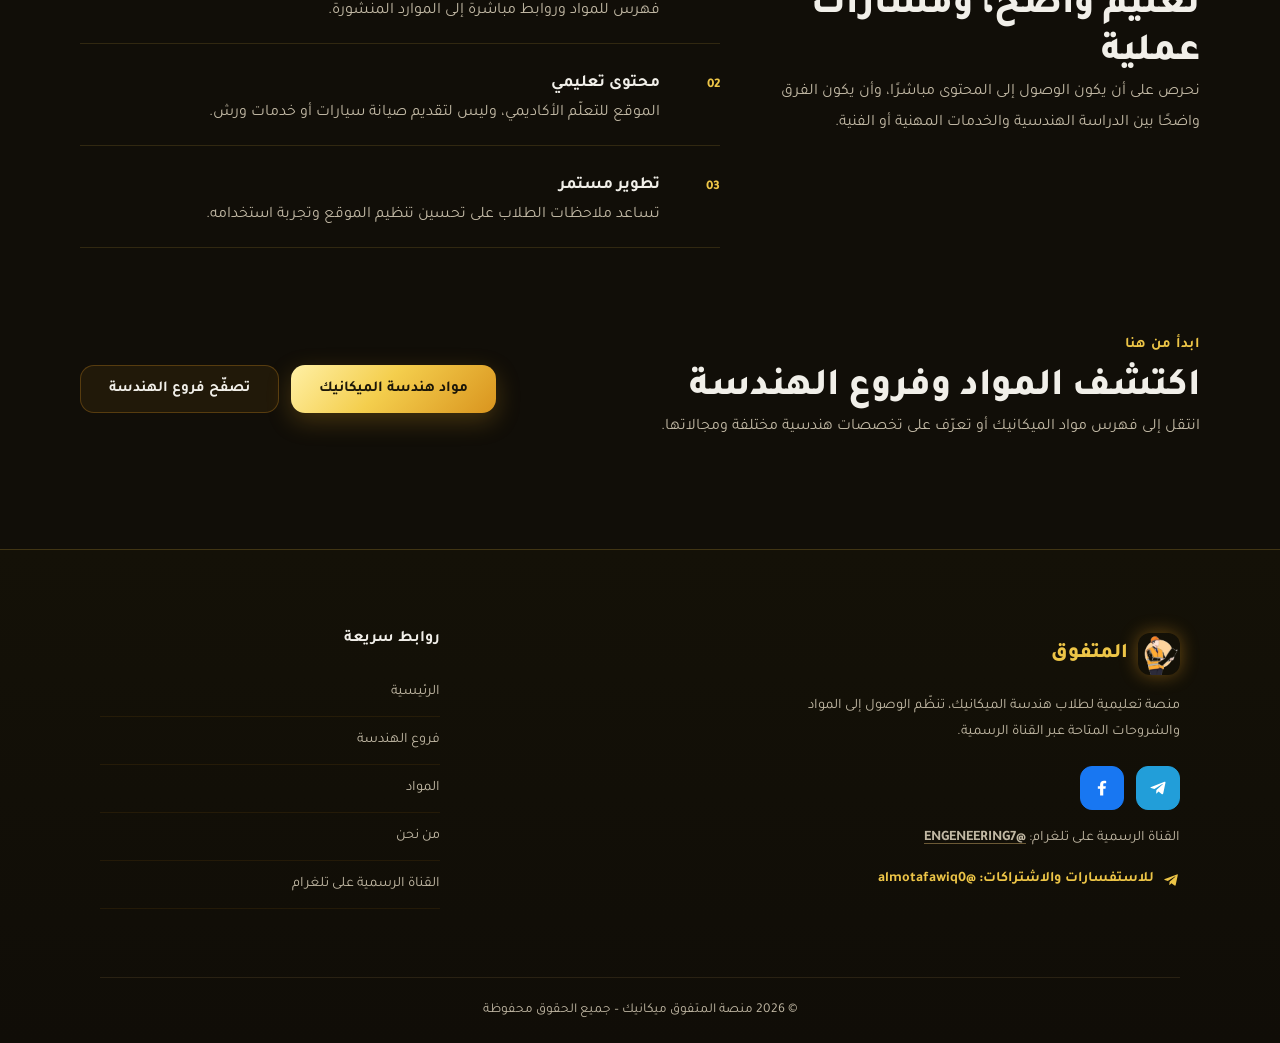
==== commit b10fe5a1: "Replace about-page placeholder with site logo" ====
--- a/about.html
+++ b/about.html
@@ -24,7 +24,7 @@
   <link rel="preconnect" href="https://fonts.gstatic.com" crossorigin>
   <link href="https://fonts.googleapis.com/css2?family=Tajawal:wght@300;400;500;700;800;900&display=swap" rel="stylesheet">
   <link rel="stylesheet" href="style.css?v=social-links-20261123">
-  <link rel="stylesheet" href="pages.css?v=brand-parity-20261123">
+  <link rel="stylesheet" href="pages.css?v=about-logo-20261123">
   <script type="application/ld+json">
   {"@context":"https://schema.org","@type":"AboutPage","name":"من نحن | منصة المتفوق","url":"https://amr-ammory.github.io/motafawiq-platform/about.html","inLanguage":"ar","description":"صفحة تعريفية عن منصة المتفوق التعليمية لطلاب هندسة الميكانيك.","about":{"@type":"EducationalOrganization","name":"منصة المتفوق","url":"https://amr-ammory.github.io/motafawiq-platform/","sameAs":["https://t.me/ENGENEERING7","https://www.facebook.com/Eng.almotafawiq"]}}
   </script>
@@ -58,7 +58,7 @@
             <a class="btn-secondary" href="https://t.me/ENGENEERING7" target="_blank" rel="noopener noreferrer">القناة الرسمية على تلغرام</a>
           </div>
         </div>
-        <div class="about-mark" aria-hidden="true"><div class="orbit orbit-one"></div><div class="orbit orbit-two"></div><div class="mark-core">م</div><span class="mark-caption">تعلم · هندسة · تطبيق</span></div>
+        <div class="about-mark" aria-hidden="true"><div class="orbit orbit-one"></div><div class="orbit orbit-two"></div><div class="mark-core"><img src="motafawiq-logo.png" alt="" class="mark-logo" width="499" height="499" decoding="async"></div><span class="mark-caption">تعلم · هندسة · تطبيق</span></div>
       </section>
       <section class="about-content" aria-labelledby="missionTitle">
         <div class="content-heading"><span class="eyebrow">فكرتنا</span><h2 id="missionTitle">ماذا تقدّم منصة المتفوق؟</h2></div>
--- a/pages.css
+++ b/pages.css
@@ -17,7 +17,9 @@
 .info-actions { justify-content:flex-start; margin-top:26px; }
 .info-actions .btn-secondary { border-color:rgba(237,197,71,.25); }
 .about-mark { width:min(100%,310px); aspect-ratio:1; justify-self:center; position:relative; border-radius:50%; background:radial-gradient(circle at 50% 50%,rgba(237,197,71,.15),rgba(237,197,71,.015) 58%,transparent 66%); display:grid; place-items:center; }
-.mark-core { width:112px; aspect-ratio:1; border-radius:32px; display:grid; place-items:center; color:#101318; font-size:3.4rem; font-weight:900; background:linear-gradient(145deg,var(--gold-light),var(--gold-dark)); box-shadow:0 18px 48px rgba(237,197,71,.22); transform:rotate(-8deg); }
+.mark-core { width:140px; aspect-ratio:1; border:1px solid rgba(255,255,255,.24); border-radius:38px; display:grid; place-items:center; background:linear-gradient(145deg,var(--gold-light),var(--gold-dark)); box-shadow:0 18px 48px rgba(237,197,71,.24),inset 0 1px 0 rgba(255,255,255,.32); transform:rotate(-8deg); transition:transform .45s cubic-bezier(.2,.8,.2,1),box-shadow .45s ease; }
+.mark-logo { display:block; width:84%; height:90%; object-fit:contain; transform:rotate(8deg); filter:drop-shadow(0 5px 8px rgba(12,10,4,.22)); }
+.about-mark:hover .mark-core { transform:rotate(-3deg) translateY(-4px); box-shadow:0 24px 58px rgba(237,197,71,.3),inset 0 1px 0 rgba(255,255,255,.38); }
 .orbit { position:absolute; border:1px solid rgba(237,197,71,.32); border-radius:50%; inset:12%; transform:rotate(-24deg) scaleY(.48); }
 .orbit-two { inset:20%; transform:rotate(38deg) scaleY(.47); border-color:rgba(237,197,71,.18); }
 .mark-caption { position:absolute; bottom:4%; font-size:.82rem; color:rgba(193,184,164,.78); letter-spacing:.12em; }
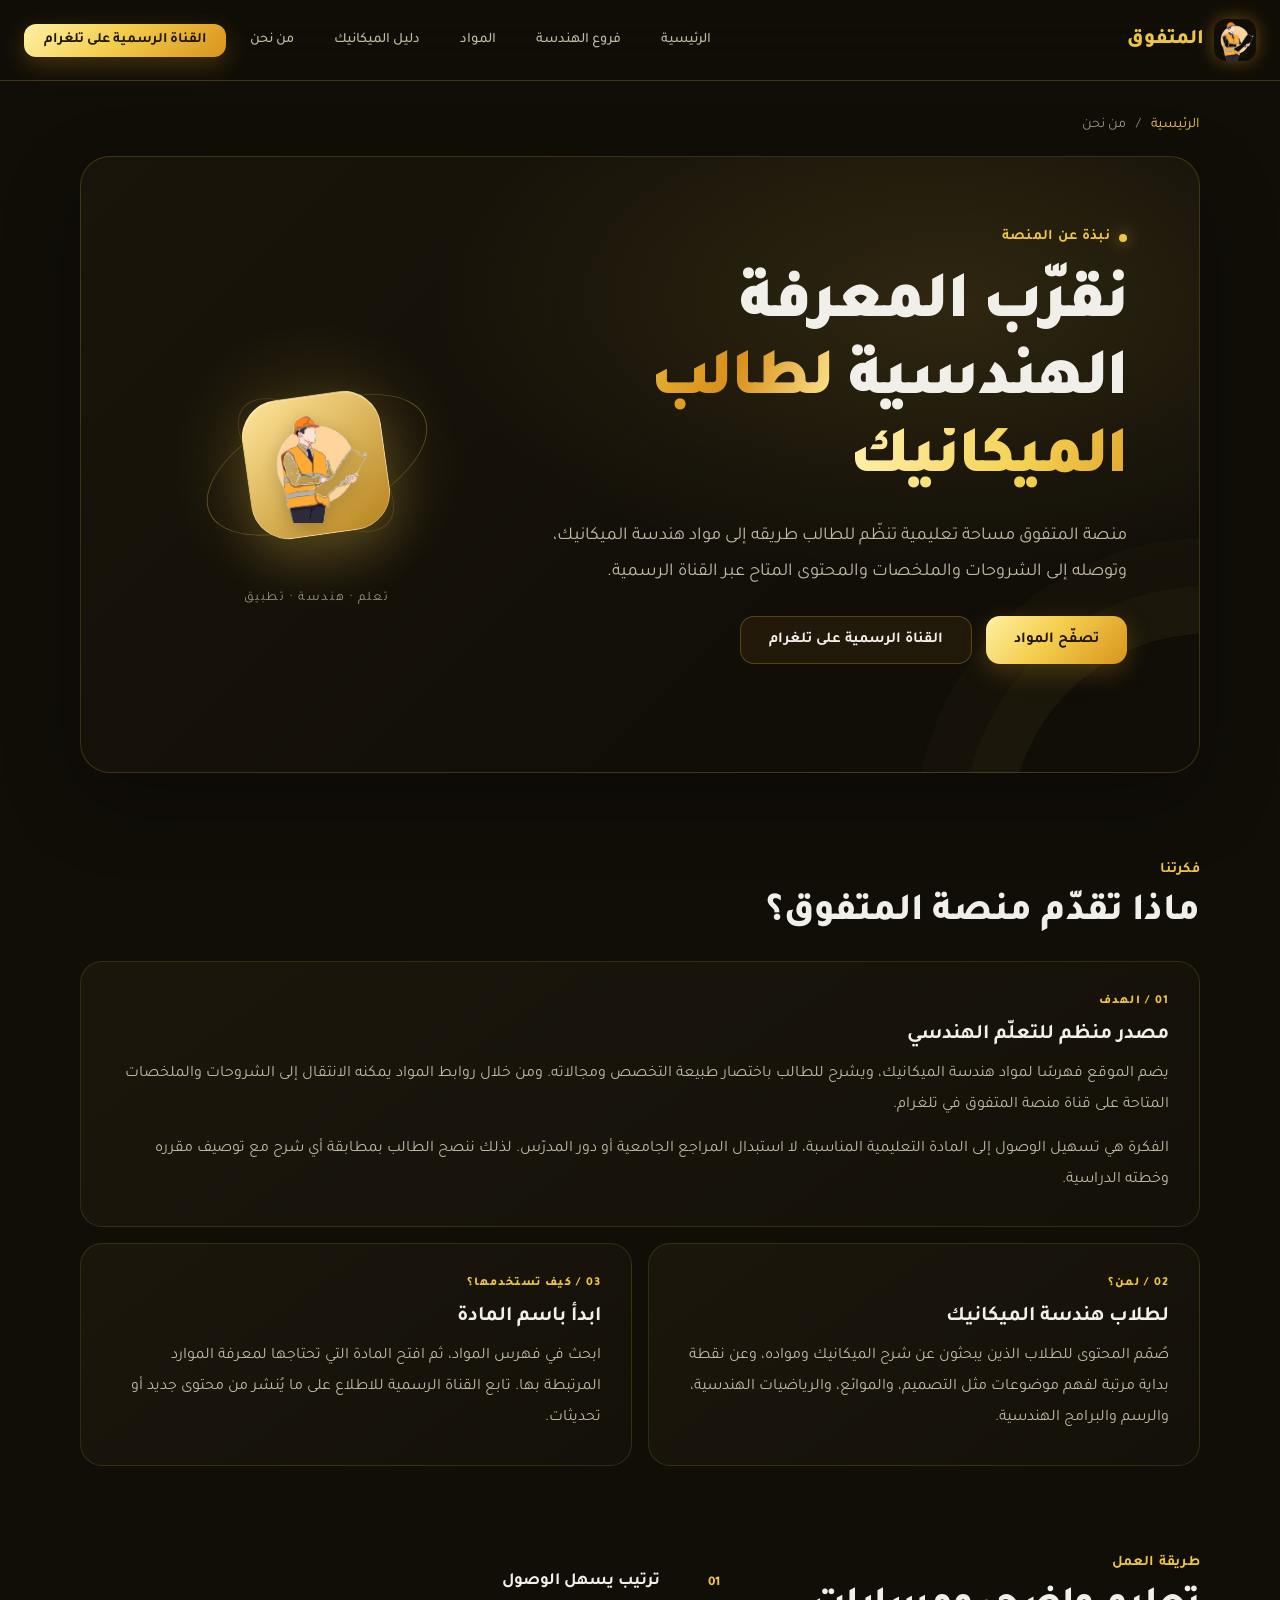
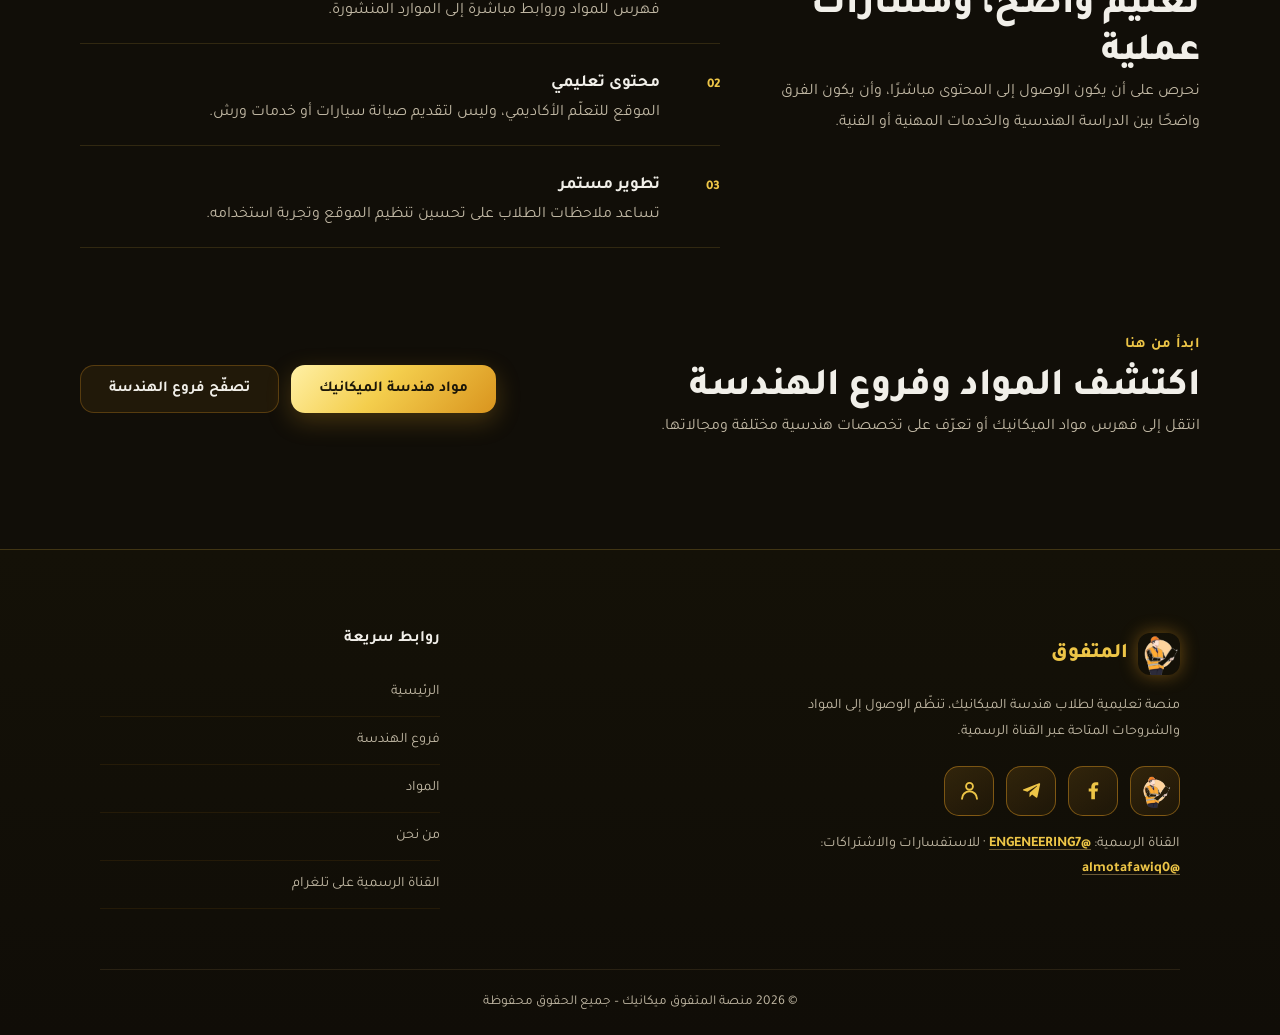
==== commit 4094b6fd: "style: unify footer social icons with site brand" ====
--- a/about.html
+++ b/about.html
@@ -23,10 +23,10 @@
   <link rel="preconnect" href="https://fonts.googleapis.com">
   <link rel="preconnect" href="https://fonts.gstatic.com" crossorigin>
   <link href="https://fonts.googleapis.com/css2?family=Tajawal:wght@300;400;500;700;800;900&display=swap" rel="stylesheet">
-  <link rel="stylesheet" href="style.css?v=social-links-20261123">
+  <link rel="stylesheet" href="style.css?v=footer-icons-20261123" />
   <link rel="stylesheet" href="pages.css?v=about-logo-20261123">
   <script type="application/ld+json">
-  {"@context":"https://schema.org","@type":"AboutPage","name":"من نحن | منصة المتفوق","url":"https://amr-ammory.github.io/motafawiq-platform/about.html","inLanguage":"ar","description":"صفحة تعريفية عن منصة المتفوق التعليمية لطلاب هندسة الميكانيك.","about":{"@type":"EducationalOrganization","name":"منصة المتفوق","url":"https://amr-ammory.github.io/motafawiq-platform/","sameAs":["https://t.me/ENGENEERING7","https://www.facebook.com/Eng.almotafawiq"]}}
+  {"@context":"https://schema.org","@type":"AboutPage","name":"من نحن | منصة المتفوق","url":"https://amr-ammory.github.io/motafawiq-platform/about.html","inLanguage":"ar","description":"صفحة تعريفية عن منصة المتفوق التعليمية لطلاب هندسة الميكانيك.","about":{"@type":"EducationalOrganization","name":"منصة المتفوق","url":"https://amr-ammory.github.io/motafawiq-platform/","sameAs":["https://t.me/ENGENEERING7","https://www.facebook.com/share/1A4wyiFiz7/?mibextid=wwXIfr"]}}
   </script>
 </head>
 <body class="info-page">
@@ -98,12 +98,13 @@
         <div class="footer-brand">
           <a href="index.html" class="nav-logo"><img src="motafawiq-logo.png" alt="" class="site-logo"><span>المتفوق</span></a>
           <p>منصة تعليمية لطلاب هندسة الميكانيك، تنظّم الوصول إلى المواد والشروحات المتاحة عبر القناة الرسمية.</p>
-          <div class="social-links" aria-label="حسابات منصة المتفوق الرسمية">
-            <a href="https://t.me/ENGENEERING7" target="_blank" class="social-btn social-btn--telegram" aria-label="القناة الرسمية على تلغرام" rel="noopener noreferrer"><svg viewBox="0 0 24 24" fill="currentColor" width="20" height="20" aria-hidden="true" focusable="false"><path d="M9.78 18.65l.28-4.23 7.68-6.92c.34-.31-.07-.46-.52-.19L7.74 13.3 3.64 12c-.88-.25-.89-.86.2-1.3l15.97-6.16c.73-.33 1.43.18 1.15 1.3l-2.72 12.81c-.19.91-.74 1.13-1.5.71L12.6 16.3l-1.99 1.93c-.23.23-.42.42-.83.42z"/></svg></a>
-            <a href="https://www.facebook.com/Eng.almotafawiq" target="_blank" class="social-btn social-btn--facebook" aria-label="صفحة منصة المتفوق على فيسبوك" rel="noopener noreferrer"><svg viewBox="0 0 24 24" fill="currentColor" width="20" height="20" aria-hidden="true" focusable="false"><path d="M13.5 21v-8h2.7l.4-3.1h-3.1v-2c0-.9.3-1.5 1.6-1.5H17V3.6c-.4-.1-1.4-.2-2.6-.2-2.8 0-4.7 1.7-4.7 4.8v1.7H7v3.1h2.7v8h3.8z"/></svg></a>
+          <div class="social-links social-links--four" role="group" aria-label="روابط منصة المتفوق والتواصل">
+            <a href="index.html" class="social-btn social-btn--brand" aria-label="الصفحة الرئيسية لمنصة المتفوق" title="الموقع"><img src="motafawiq-logo.png" alt="" width="34" height="34"></a>
+            <a href="https://www.facebook.com/share/1A4wyiFiz7/?mibextid=wwXIfr" target="_blank" class="social-btn social-btn--facebook" aria-label="صفحة منصة المتفوق على فيسبوك" title="فيسبوك" rel="noopener noreferrer"><svg viewBox="0 0 24 24" fill="currentColor" aria-hidden="true" focusable="false"><path d="M13.5 21v-8h2.7l.4-3.1h-3.1v-2c0-.9.3-1.5 1.6-1.5H17V3.6c-.4-.1-1.4-.2-2.6-.2-2.8 0-4.7 1.7-4.7 4.8v1.7H7v3.1h2.7v8h3.8z"/></svg></a>
+            <a href="https://t.me/ENGENEERING7" target="_blank" class="social-btn social-btn--telegram" aria-label="القناة الرسمية على تلغرام: @ENGENEERING7" title="القناة الرسمية" rel="noopener noreferrer"><svg viewBox="0 0 24 24" fill="currentColor" aria-hidden="true" focusable="false"><path d="M9.78 18.65l.28-4.23 7.68-6.92c.34-.31-.07-.46-.52-.19L7.74 13.3 3.64 12c-.88-.25-.89-.86.2-1.3l15.97-6.16c.73-.33 1.43.18 1.15 1.3l-2.72 12.81c-.19.91-.74 1.13-1.5.71L12.6 16.3l-1.99 1.93c-.23.23-.42.42-.83.42z"/></svg></a>
+            <a href="https://t.me/almotafawiq0" target="_blank" class="social-btn social-btn--admin" aria-label="الأدمن للاستفسارات والاشتراكات على تلغرام: @almotafawiq0" title="الأدمن والاستفسارات" rel="noopener noreferrer"><svg viewBox="0 0 24 24" fill="none" stroke="currentColor" stroke-width="1.8" stroke-linecap="round" stroke-linejoin="round" aria-hidden="true" focusable="false"><circle cx="12" cy="8" r="3.3"/><path d="M4.8 20a7.2 7.2 0 0 1 14.4 0"/></svg></a>
           </div>
-          <p class="tg-handle">القناة الرسمية على تلغرام: <a href="https://t.me/ENGENEERING7" target="_blank" rel="noopener noreferrer"><strong>@ENGENEERING7</strong></a></p>
-          <p class="footer-contact"><a href="https://t.me/almotafawiq0" target="_blank" rel="noopener noreferrer"><svg viewBox="0 0 24 24" fill="currentColor" width="18" height="18" aria-hidden="true" focusable="false"><path d="M9.78 18.65l.28-4.23 7.68-6.92c.34-.31-.07-.46-.52-.19L7.74 13.3 3.64 12c-.88-.25-.89-.86.2-1.3l15.97-6.16c.73-.33 1.43.18 1.15 1.3l-2.72 12.81c-.19.91-.74 1.13-1.5.71L12.6 16.3l-1.99 1.93c-.23.23-.42.42-.83.42z"/></svg><span>للاستفسارات والاشتراكات: @almotafawiq0</span></a></p>
+          <p class="footer-contact-note">القناة الرسمية: <a href="https://t.me/ENGENEERING7" target="_blank" rel="noopener noreferrer">@ENGENEERING7</a> <span aria-hidden="true">·</span> للاستفسارات والاشتراكات: <a href="https://t.me/almotafawiq0" target="_blank" rel="noopener noreferrer">@almotafawiq0</a></p>
         </div>
         <nav class="footer-links" aria-label="روابط سريعة"><h4>روابط سريعة</h4><a href="index.html">الرئيسية</a><a href="branches.html">فروع الهندسة</a><a href="index.html#subjects">المواد</a><a href="about.html">من نحن</a><a href="https://t.me/ENGENEERING7" target="_blank" rel="noopener noreferrer">القناة الرسمية على تلغرام</a></nav>
       </div>
--- a/style.css
+++ b/style.css
@@ -932,20 +932,25 @@
 .footer { padding: 80px 0 0; background: #120f00; border-top: 1px solid rgba(245,166,35,0.2); }
 .footer-grid { display: grid; grid-template-columns: 2fr 1fr; gap: 60px; padding-bottom: 60px; }
 .footer-brand p { color: var(--text-muted); font-size: 0.9rem; line-height: 1.8; margin: 16px 0; max-width: 380px; }
-.social-links { display: flex; gap: 12px; margin: 20px 0 14px; }
+.social-links { display: flex; align-items: center; gap: 12px; margin: 20px 0 10px; }
 .social-btn {
-  width: 44px; height: 44px;
-  background: rgba(245,166,35,0.07); border: 1px solid rgba(245,166,35,0.2);
-  border-radius: 12px; display: flex; align-items: center; justify-content: center;
-  color: var(--text-muted); transition: all 0.25s;
-}
-.social-btn:hover { border-color: var(--gold); color: var(--gold); background: rgba(245,166,35,0.12); box-shadow: 0 0 15px rgba(245,166,35,0.2); }
-.social-btn--telegram { background: #229ed9; border-color: #229ed9; color: #fff; }
-.social-btn--telegram:hover { background: #168bc2; border-color: #168bc2; color: #fff; box-shadow: 0 0 15px rgba(34,158,217,0.35); }
-.social-btn--facebook { background: #1877f2; border-color: #1877f2; color: #fff; }
-.social-btn--facebook:hover { background: #0f66d0; border-color: #0f66d0; color: #fff; box-shadow: 0 0 15px rgba(24,119,242,0.35); }
+  width: 50px; height: 50px; flex: 0 0 50px; box-sizing: border-box;
+  background: linear-gradient(145deg, rgba(245,166,35,0.14), rgba(245,166,35,0.055));
+  border: 1px solid rgba(245,166,35,0.42); border-radius: 15px;
+  display: flex; align-items: center; justify-content: center;
+  color: var(--gold); transition: transform 0.22s ease, background 0.22s ease, color 0.22s ease, border-color 0.22s ease, box-shadow 0.22s ease;
+}
+.social-btn:hover,
+.social-btn:focus-visible { transform: translateY(-3px); border-color: var(--gold); color: #ffe5a6; background: rgba(245,166,35,0.17); box-shadow: 0 0 18px rgba(245,166,35,0.24); }
+.social-btn:focus-visible { outline: 2px solid var(--gold); outline-offset: 3px; }
+.social-btn svg { width: 23px; height: 23px; }
+.social-btn--brand img { width: 34px; height: 34px; object-fit: contain; border-radius: 50%; }
+.social-btn--admin svg { width: 25px; height: 25px; }
 .tg-handle { color: var(--text-muted); font-size: 0.88rem; }
 .tg-handle a { color: inherit; text-decoration: underline; text-decoration-color: rgba(217,182,111,0.45); text-underline-offset: 3px; }
+.footer-contact-note { color: var(--text-muted); font-size: 0.83rem; line-height: 1.8; margin: 0; }
+.footer-contact-note a { color: var(--gold); font-weight: 700; text-decoration: underline; text-decoration-color: rgba(217,182,111,0.45); text-underline-offset: 3px; }
+.footer-contact-note a:hover { color: #ffe5a6; }
 .footer-contact a { display: inline-flex; align-items: center; gap: 8px; color: var(--gold); font-size: 0.9rem; font-weight: 700; text-decoration: none; }
 .footer-contact a:hover { color: #fff; }
 .footer-contact svg { flex: 0 0 18px; }
@@ -1141,7 +1146,9 @@
     scroll-behavior: auto !important;
     animation-duration: 0.01ms !important;
     animation-iteration-count: 1 !important;
+    animation-delay: 0s !important;
     transition-duration: 0.01ms !important;
+    transition-delay: 0s !important;
   }
 }
 
@@ -2104,11 +2111,7 @@
 @media (hover: none), (pointer: coarse) {
   .grid-overlay,
   .hero-glow { animation: none !important; }
-  .subject-card .subj-svg,
-  .subject-card .subj-svg * { animation: none !important; }
-  .subject-card .subj-svg animate,
-  .subject-card .subj-svg animateMotion,
-  .subject-card .subj-svg animateTransform { display: none; }
+  /* Keep subject SVG motion on touch devices; reduced-motion users are handled above. */
 }
 .join-us-banner > a { min-height: 52px; }
 .footer-links > a {
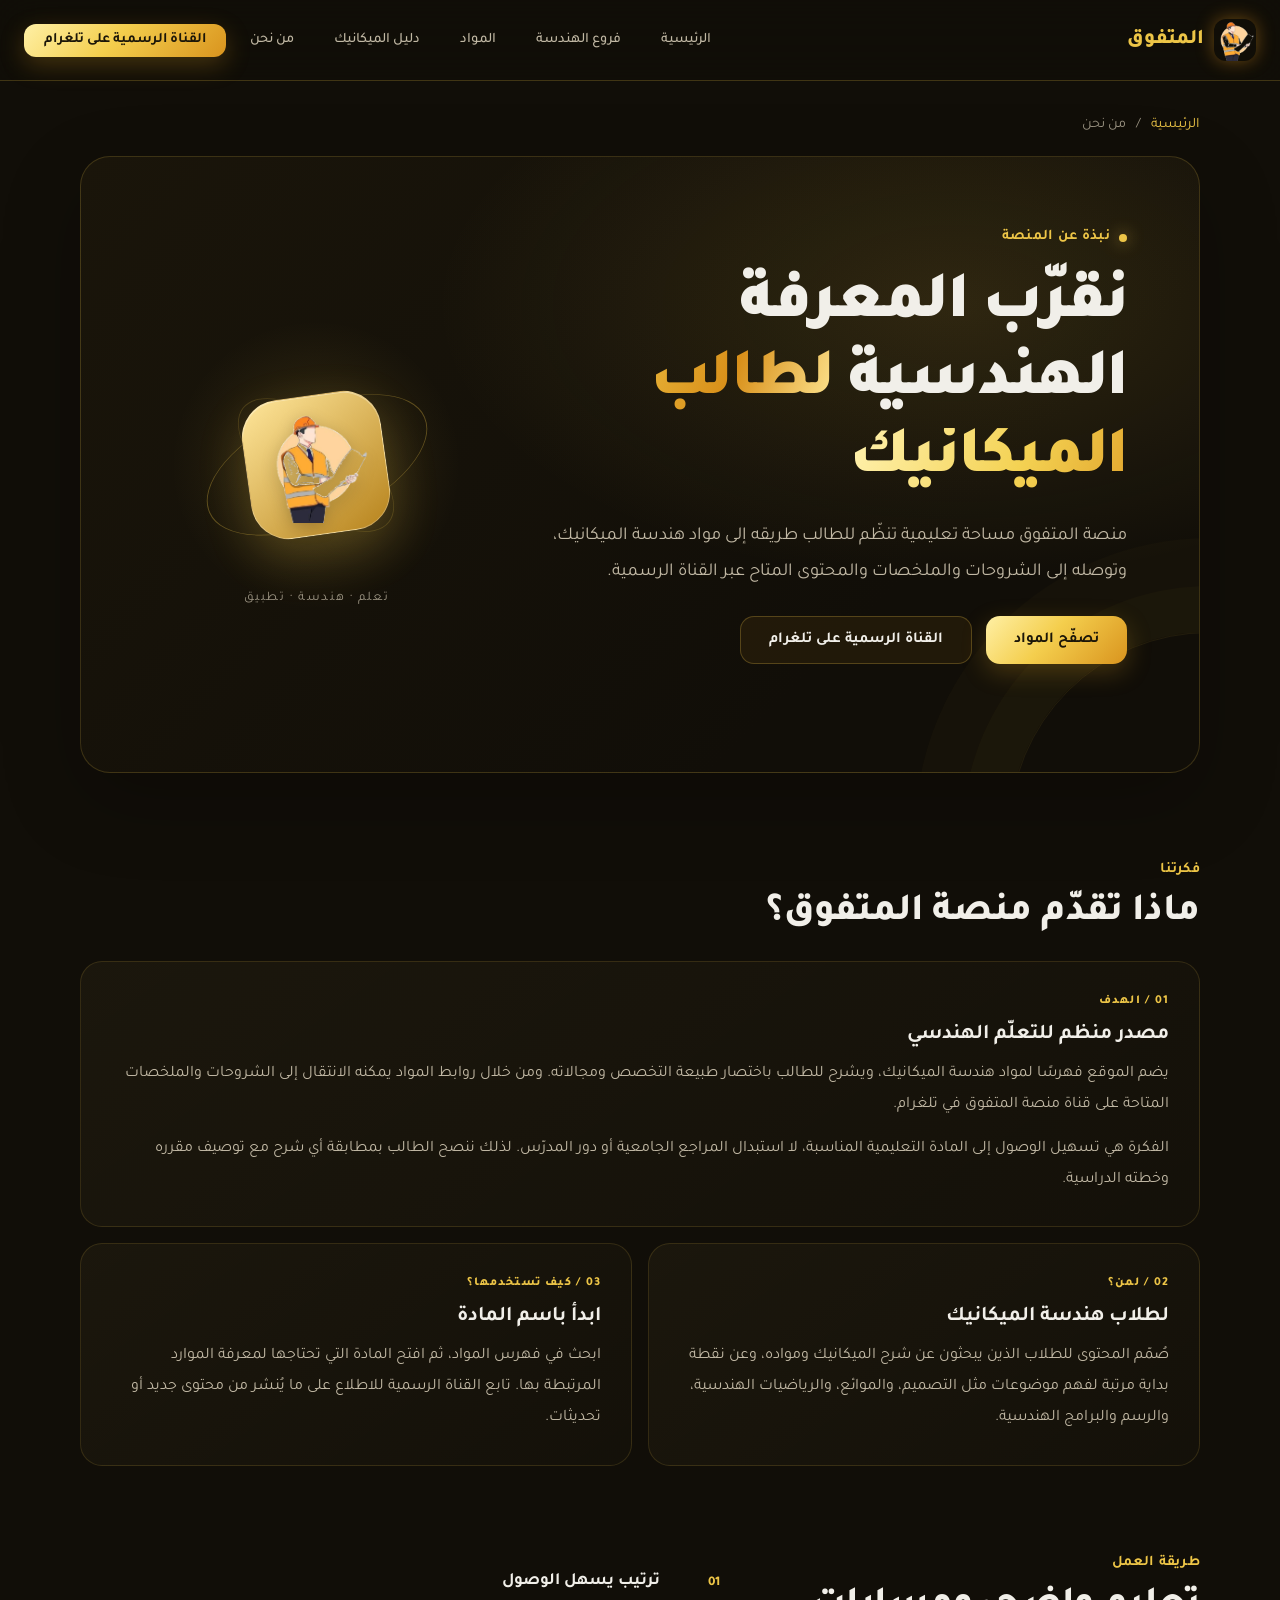
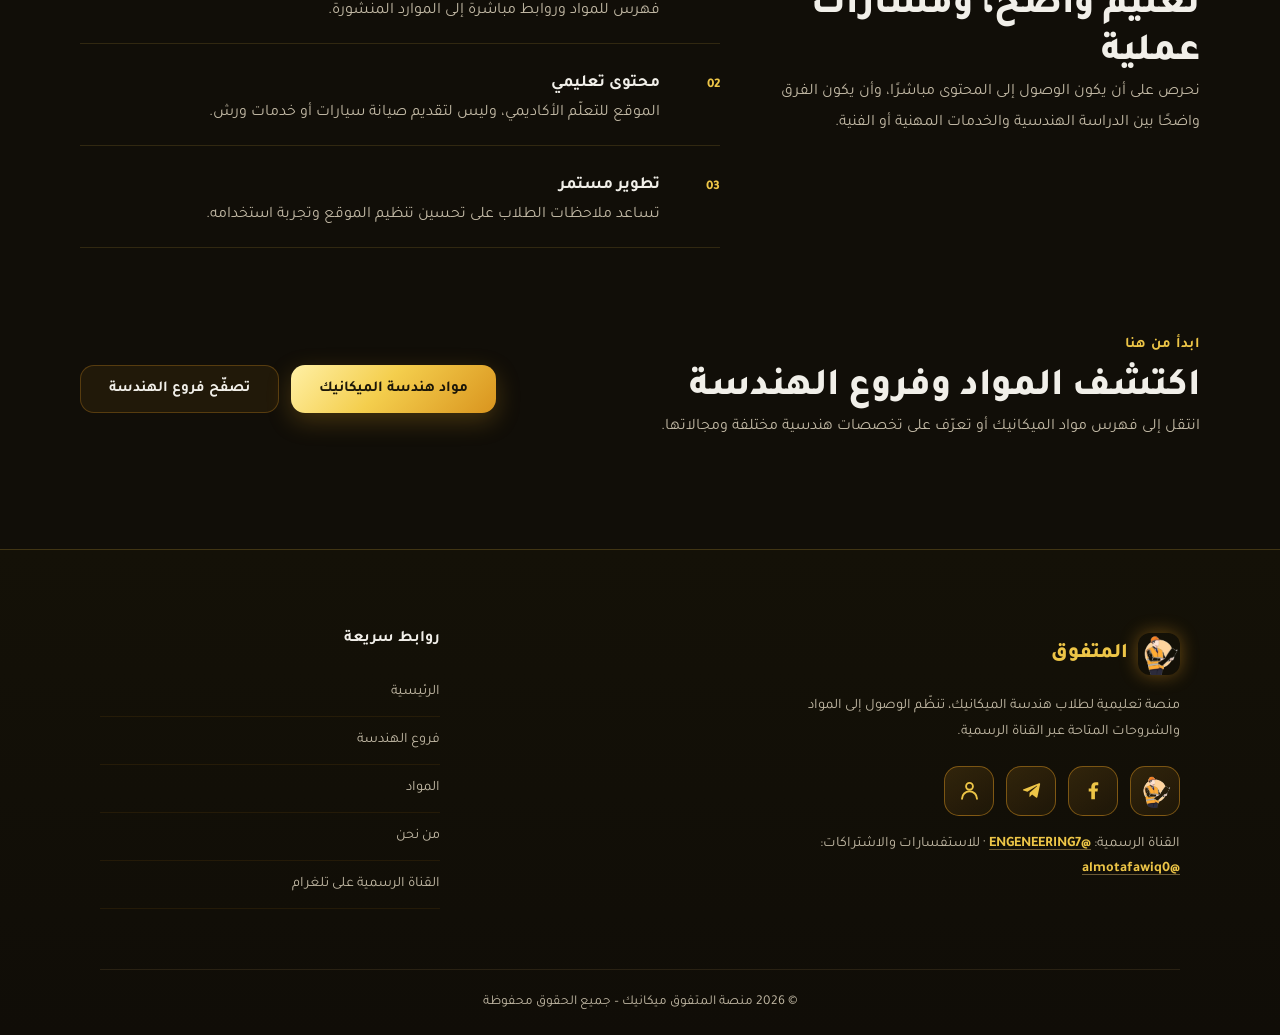
==== commit 1e819311: "fix: harden site counters navigation and asset loading" ====
--- a/about.html
+++ b/about.html
@@ -23,6 +23,7 @@
   <link rel="preconnect" href="https://fonts.googleapis.com">
   <link rel="preconnect" href="https://fonts.gstatic.com" crossorigin>
   <link href="https://fonts.googleapis.com/css2?family=Tajawal:wght@300;400;500;700;800;900&display=swap" rel="stylesheet">
+  <link rel="manifest" href="manifest.json" />
   <link rel="stylesheet" href="style.css?v=footer-icons-20261123" />
   <link rel="stylesheet" href="pages.css?v=about-logo-20261123">
   <script type="application/ld+json">
@@ -34,7 +35,7 @@
   <header class="navbar info-navbar" id="navbar">
     <div class="nav-container">
       <button class="hamburger" id="hamburger" type="button" aria-label="فتح القائمة" aria-controls="navLinks" aria-expanded="false"><span></span><span></span><span></span></button>
-      <a href="index.html" class="nav-logo"><img src="motafawiq-logo.png" alt="" class="site-logo"><span>المتفوق</span></a>
+      <a href="index.html" class="nav-logo"><img src="assets/motafawiq-logo.webp" alt="" class="site-logo" width="42" height="42" decoding="async"><span>المتفوق</span></a>
     </div>
     <nav class="nav-links" id="navLinks" aria-label="التنقل الرئيسي">
       <a href="index.html">الرئيسية</a>
@@ -58,7 +59,7 @@
             <a class="btn-secondary" href="https://t.me/ENGENEERING7" target="_blank" rel="noopener noreferrer">القناة الرسمية على تلغرام</a>
           </div>
         </div>
-        <div class="about-mark" aria-hidden="true"><div class="orbit orbit-one"></div><div class="orbit orbit-two"></div><div class="mark-core"><img src="motafawiq-logo.png" alt="" class="mark-logo" width="499" height="499" decoding="async"></div><span class="mark-caption">تعلم · هندسة · تطبيق</span></div>
+        <div class="about-mark" aria-hidden="true"><div class="orbit orbit-one"></div><div class="orbit orbit-two"></div><div class="mark-core"><img src="assets/motafawiq-logo.webp" alt="" class="mark-logo" width="499" height="499" decoding="async"></div><span class="mark-caption">تعلم · هندسة · تطبيق</span></div>
       </section>
       <section class="about-content" aria-labelledby="missionTitle">
         <div class="content-heading"><span class="eyebrow">فكرتنا</span><h2 id="missionTitle">ماذا تقدّم منصة المتفوق؟</h2></div>
@@ -96,10 +97,10 @@
     <div class="container">
       <div class="footer-grid">
         <div class="footer-brand">
-          <a href="index.html" class="nav-logo"><img src="motafawiq-logo.png" alt="" class="site-logo"><span>المتفوق</span></a>
+          <a href="index.html" class="nav-logo"><img src="assets/motafawiq-logo.webp" alt="" class="site-logo" width="42" height="42" decoding="async"><span>المتفوق</span></a>
           <p>منصة تعليمية لطلاب هندسة الميكانيك، تنظّم الوصول إلى المواد والشروحات المتاحة عبر القناة الرسمية.</p>
           <div class="social-links social-links--four" role="group" aria-label="روابط منصة المتفوق والتواصل">
-            <a href="index.html" class="social-btn social-btn--brand" aria-label="الصفحة الرئيسية لمنصة المتفوق" title="الموقع"><img src="motafawiq-logo.png" alt="" width="34" height="34"></a>
+            <a href="index.html" class="social-btn social-btn--brand" aria-label="الصفحة الرئيسية لمنصة المتفوق" title="الموقع"><img src="assets/motafawiq-logo.webp" alt="" width="34" height="34" loading="lazy" decoding="async"></a>
             <a href="https://www.facebook.com/share/1A4wyiFiz7/?mibextid=wwXIfr" target="_blank" class="social-btn social-btn--facebook" aria-label="صفحة منصة المتفوق على فيسبوك" title="فيسبوك" rel="noopener noreferrer"><svg viewBox="0 0 24 24" fill="currentColor" aria-hidden="true" focusable="false"><path d="M13.5 21v-8h2.7l.4-3.1h-3.1v-2c0-.9.3-1.5 1.6-1.5H17V3.6c-.4-.1-1.4-.2-2.6-.2-2.8 0-4.7 1.7-4.7 4.8v1.7H7v3.1h2.7v8h3.8z"/></svg></a>
             <a href="https://t.me/ENGENEERING7" target="_blank" class="social-btn social-btn--telegram" aria-label="القناة الرسمية على تلغرام: @ENGENEERING7" title="القناة الرسمية" rel="noopener noreferrer"><svg viewBox="0 0 24 24" fill="currentColor" aria-hidden="true" focusable="false"><path d="M9.78 18.65l.28-4.23 7.68-6.92c.34-.31-.07-.46-.52-.19L7.74 13.3 3.64 12c-.88-.25-.89-.86.2-1.3l15.97-6.16c.73-.33 1.43.18 1.15 1.3l-2.72 12.81c-.19.91-.74 1.13-1.5.71L12.6 16.3l-1.99 1.93c-.23.23-.42.42-.83.42z"/></svg></a>
             <a href="https://t.me/almotafawiq0" target="_blank" class="social-btn social-btn--admin" aria-label="الأدمن للاستفسارات والاشتراكات على تلغرام: @almotafawiq0" title="الأدمن والاستفسارات" rel="noopener noreferrer"><svg viewBox="0 0 24 24" fill="none" stroke="currentColor" stroke-width="1.8" stroke-linecap="round" stroke-linejoin="round" aria-hidden="true" focusable="false"><circle cx="12" cy="8" r="3.3"/><path d="M4.8 20a7.2 7.2 0 0 1 14.4 0"/></svg></a>
--- a/style.css
+++ b/style.css
@@ -928,6 +928,27 @@
 .telegram-card .btn-primary { background: #1a0d00 !important; color: var(--gold) !important; box-shadow: 0 6px 25px rgba(0,0,0,0.3) !important; }
 .telegram-card .btn-primary:hover { box-shadow: 0 12px 40px rgba(0,0,0,0.45) !important; }
 
+
+/* ===== CONTACT CTA ===== */
+.join-us-btn {
+  display: inline-flex;
+  align-items: center;
+  gap: 0.5rem;
+  background: linear-gradient(135deg, #f5a623, #e8920f);
+  color: #0a0a0a;
+  font-weight: 700;
+  font-size: 1.05rem;
+  padding: 0.75rem 1.8rem;
+  border-radius: 50px;
+  text-decoration: none;
+  transition: transform 0.2s, box-shadow 0.2s;
+  box-shadow: 0 4px 20px rgba(245,166,35,0.35);
+}
+.join-us-btn:hover, .join-us-btn:focus-visible {
+  transform: translateY(-2px);
+  box-shadow: 0 8px 28px rgba(245,166,35,0.5);
+}
+
 /* ===== FOOTER ===== */
 .footer { padding: 80px 0 0; background: #120f00; border-top: 1px solid rgba(245,166,35,0.2); }
 .footer-grid { display: grid; grid-template-columns: 2fr 1fr; gap: 60px; padding-bottom: 60px; }
